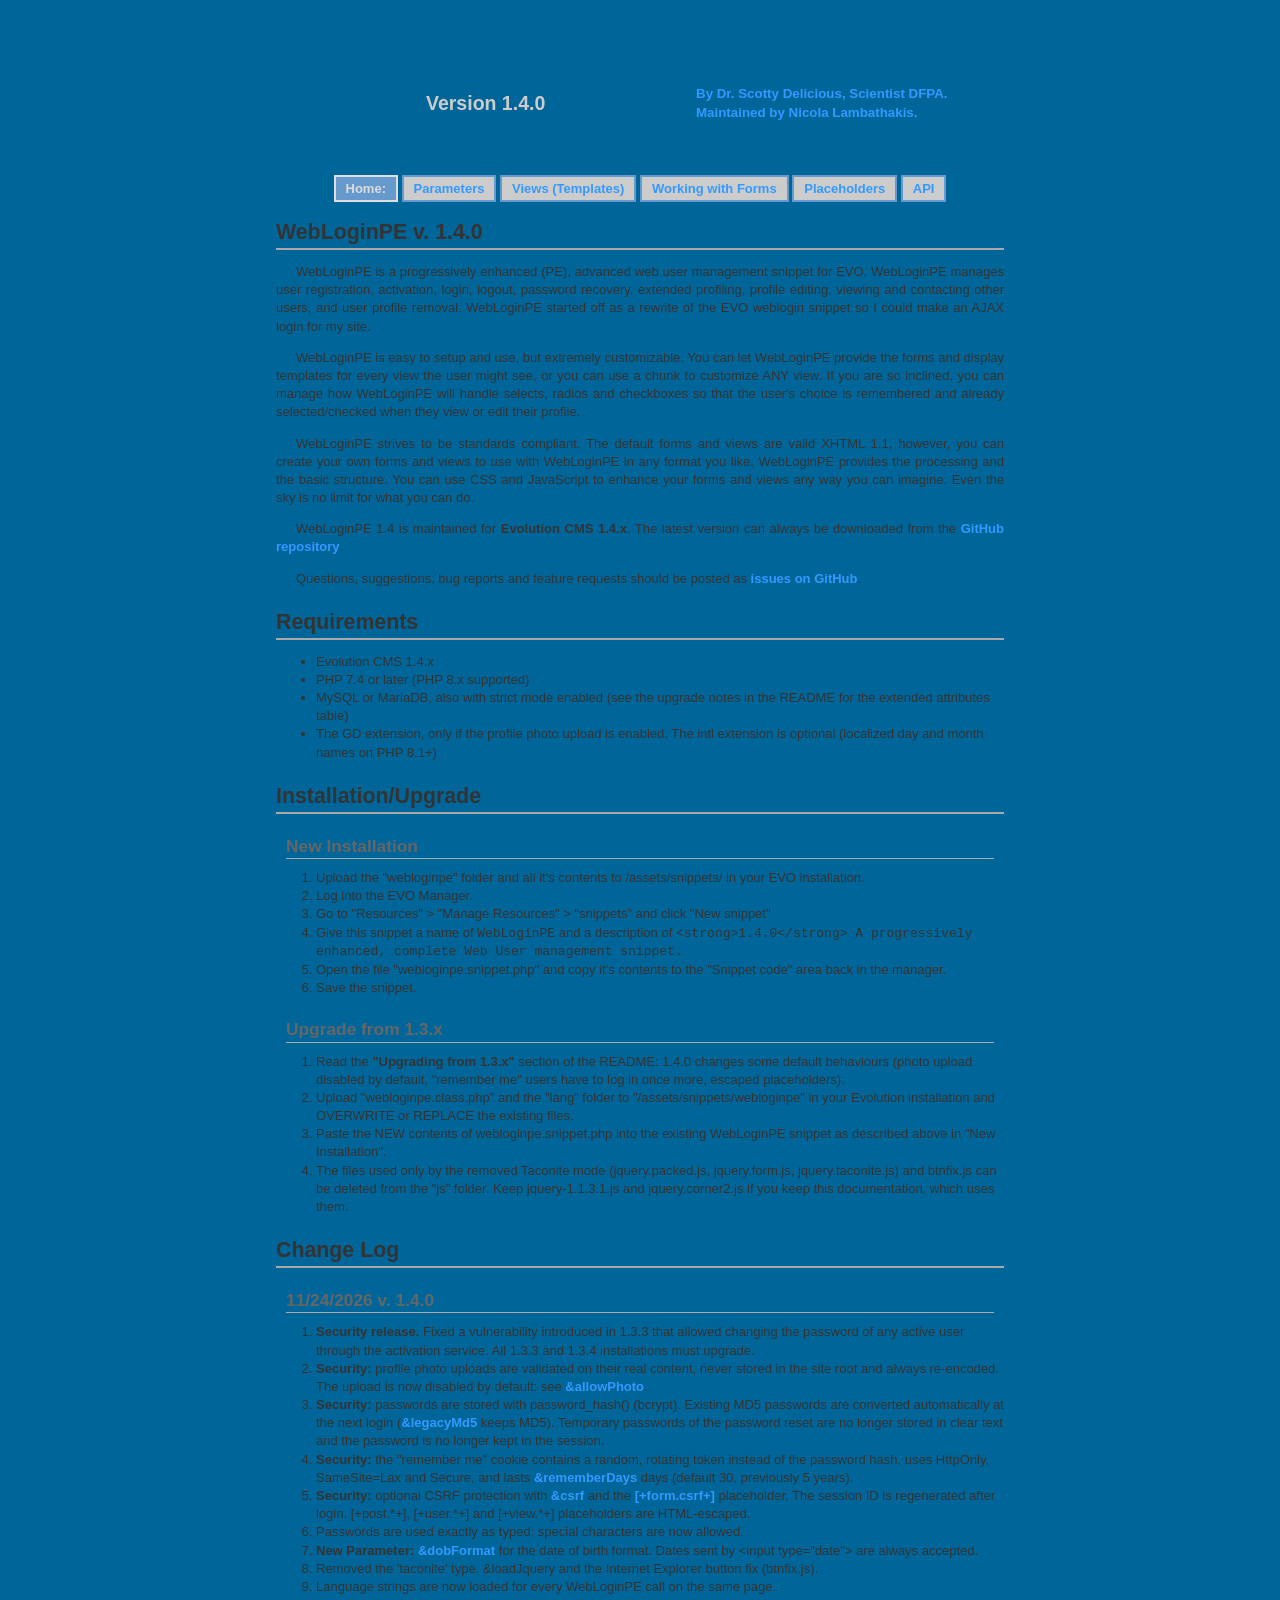
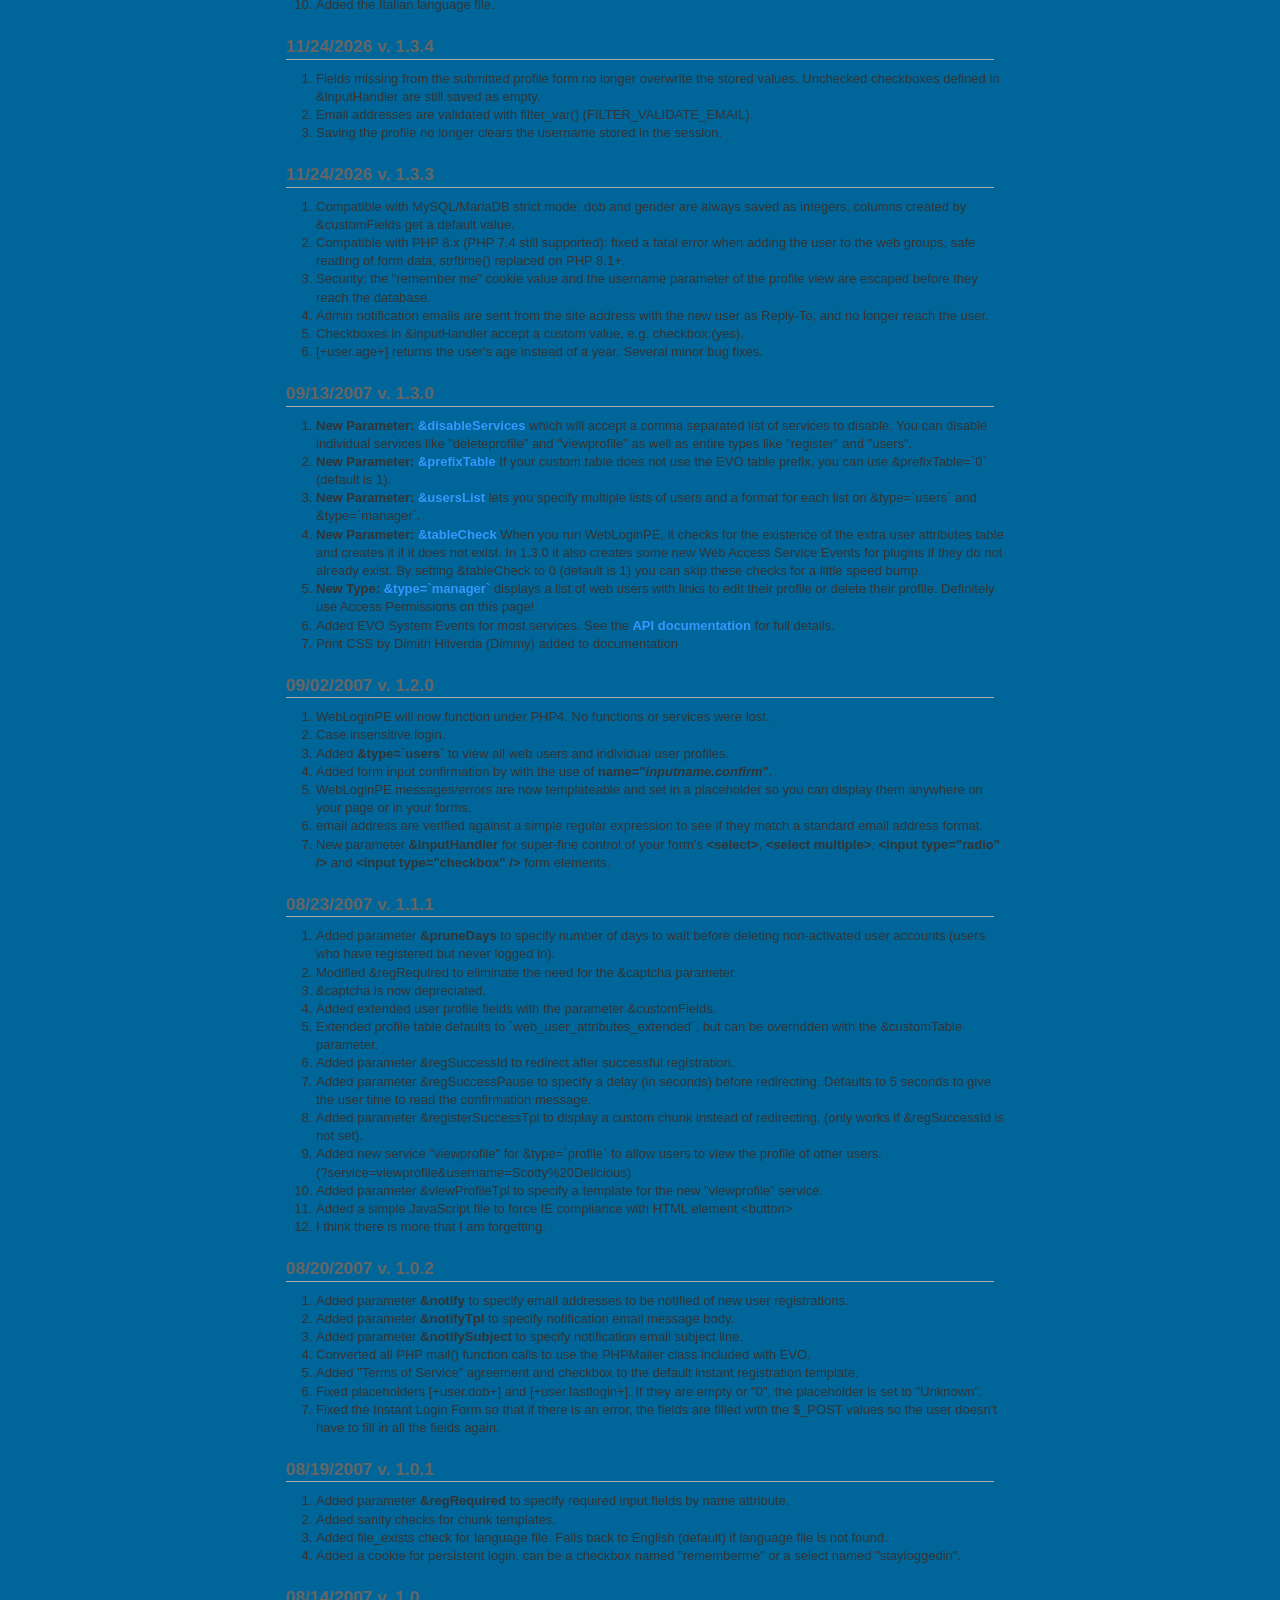
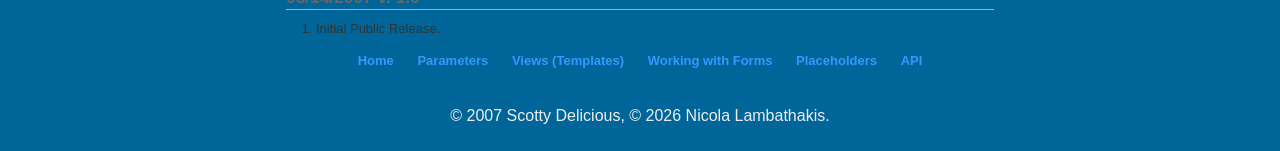
==== assets/snippets/webloginpe/docs/index.html @ 7f21ecae "updated docs to 1.4" ====
<!DOCTYPE html PUBLIC "-//W3C//DTD XHTML 1.0 Transitional//EN"
	"http://www.w3.org/TR/xhtml1/DTD/xhtml1-transitional.dtd">

<html xmlns="http://www.w3.org/1999/xhtml" xml:lang="en" lang="en">
<head>
	<meta http-equiv="Content-Type" content="text/html; charset=utf-8"/>

	<title>WebLoginPE: Documentation</title>
	<link rel="stylesheet" href="style/webloginpe.css" type="text/css" media="screen" title="WebLoginPE [Screen]" charset="utf-8">
	<link rel="alternate stylesheet" href="style/webloginpe.print.css" type="text/css" media="print,all" title="WebLoginPE [Print]" charset="utf-8">
	
</head>

<body>
	<div id="wrapper">
		<div id="head">
			<h1>WebLoginPE: Advanced User Management.</h1>
			<h2>Version 1.4.0</h2>
			<h3>By Dr. Scotty Delicious, Scientist DFPA. <br/>Maintained by Nicola Lambathakis.</h3>
		</div>
		<div id="select">
			<ul id="menu">
				<li><a class="here" href="index.html"><span>Home</span>:</a></li>
				<li><a href="parameters.html"><span>Parameters</span></a></li>
				<li><a href="views.html"><span>Views (Templates)</span></a></li>
				<li><a href="forms.html"><span>Working with Forms</span></a></li>
				<li><a href="placeholders.html"><span>Placeholders</span></a></li>
				<li><a href="api.html"><span>API</span></a></li>
			</ul>
		</div>
		<div id="content">
			<h4>WebLoginPE v. 1.4.0</h4>
			<p>
				WebLoginPE is a progressively enhanced (PE), advanced web user management snippet for EVO. WebLoginPE manages user registration, activation, login, logout, password recovery, extended profiling, profile editing, viewing and contacting other users, and user profile removal. WebLoginPE started off as a rewrite of the EVO weblogin snippet so I could make an AJAX login for my site.
			</p>
			<p>
				WebLoginPE is easy to setup and use, but extremely customizable. You can let WebLoginPE provide the forms and display templates for every view the user might see, or you can use a chunk to customize ANY view. If you are so inclined, you can manage how WebLoginPE will handle selects, radios and checkboxes so that the user's choice is remembered and already selected/checked when they view or edit their profile.
			</p>
			<p>
				WebLoginPE strives to be standards compliant. The default forms and views are valid XHTML 1.1, however, you can create your own forms and views to use with WebLoginPE in any format you like. WebLoginPE provides the processing and the basic structure. You can use CSS and JavaScript to enhance your forms and views any way you can imagine. Even the sky is no limit for what you can do.
			</p>
			<p>
				WebLoginPE 1.4 is maintained for <strong>Evolution CMS 1.4.x</strong>. The latest version can always be downloaded from the <a href="https://github.com/Nicola1971/WebloginPE">GitHub repository</a>.
			</p>
			<p>
				Questions, suggestions, bug reports and feature requests should be posted as <a href="https://github.com/Nicola1971/WebloginPE/issues">issues on GitHub</a>.
			</p>
			<h4>Requirements</h4>
			<ul>
				<li>Evolution CMS 1.4.x</li>
				<li>PHP 7.4 or later (PHP 8.x supported)</li>
				<li>MySQL or MariaDB, also with strict mode enabled (see the upgrade notes in the README for the extended attributes table)</li>
				<li>The GD extension, only if the profile photo upload is enabled. The intl extension is optional (localized day and month names on PHP 8.1+)</li>
			</ul>
			<h4>Installation/Upgrade</h4>
			<ol><h5>New Installation</h5>
				<li>Upload the "webloginpe" folder and all it's contents to /assets/snippets/ in your EVO installation.</li>
				<li>Log into the EVO Manager.</li>
				<li>Go to "Resources" &gt; "Manage Resources" &gt; "snippets" and click "New snippet"</li>
				<li>Give this snippet a name of <code>WebLoginPE</code> and a description of <code>&lt;strong&gt;1.4.0&lt;/strong&gt; A progressively enhanced, complete Web User management snippet.</code></li>
				<li>Open the file "webloginpe.snippet.php" and copy it's contents to the "Snippet code" area back in the manager.</li>
				<li>Save the snippet.</li>
			</ol>
			<ol><h5>Upgrade from 1.3.x</h5>
				<li>Read the <strong>"Upgrading from 1.3.x"</strong> section of the README: 1.4.0 changes some default behaviours (photo upload disabled by default, "remember me" users have to log in once more, escaped placeholders).</li>
				<li>Upload "webloginpe.class.php" and the "lang" folder to "/assets/snippets/webloginpe" in your Evolution installation and OVERWRITE or REPLACE the existing files.</li>
				<li>Paste the NEW contents of webloginpe.snippet.php into the existing WebLoginPE snippet as described above in "New Installation".</li>
				<li>The files used only by the removed Taconite mode (jquery.packed.js, jquery.form.js, jquery.taconite.js) and btnfix.js can be deleted from the "js" folder. Keep jquery-1.1.3.1.js and jquery.corner2.js if you keep this documentation, which uses them.</li>
			</ol>
			
			<h4>Change Log</h4>
			
			<ol><h5>11/24/2026 v. 1.4.0</h5>
				<li><strong>Security release.</strong> Fixed a vulnerability introduced in 1.3.3 that allowed changing the password of any active user through the activation service. All 1.3.3 and 1.3.4 installations must upgrade.</li>
				<li><strong>Security:</strong> profile photo uploads are validated on their real content, never stored in the site root and always re-encoded. The upload is now disabled by default: see <a href="parameters.html#allowPhoto">&amp;allowPhoto</a>.</li>
				<li><strong>Security:</strong> passwords are stored with password_hash() (bcrypt). Existing MD5 passwords are converted automatically at the next login (<a href="parameters.html#legacyMd5">&amp;legacyMd5</a> keeps MD5). Temporary passwords of the password reset are no longer stored in clear text and the password is no longer kept in the session.</li>
				<li><strong>Security:</strong> the "remember me" cookie contains a random, rotating token instead of the password hash, uses HttpOnly, SameSite=Lax and Secure, and lasts <a href="parameters.html#rememberDays">&amp;rememberDays</a> days (default 30, previously 5 years).</li>
				<li><strong>Security:</strong> optional CSRF protection with <a href="parameters.html#csrf">&amp;csrf</a> and the <a href="placeholders.html">[+form.csrf+]</a> placeholder. The session ID is regenerated after login. [+post.*+], [+user.*+] and [+view.*+] placeholders are HTML-escaped.</li>
				<li>Passwords are used exactly as typed: special characters are now allowed.</li>
				<li><strong>New Parameter: <a href="parameters.html#dobFormat">&amp;dobFormat</a></strong> for the date of birth format. Dates sent by &lt;input type=&quot;date&quot;&gt; are always accepted.</li>
				<li>Removed the 'taconite' type, &amp;loadJquery and the Internet Explorer button fix (btnfix.js).</li>
				<li>Language strings are now loaded for every WebLoginPE call on the same page.</li>
				<li>Added the Italian language file.</li>
			</ol>
			
			<ol><h5>11/24/2026 v. 1.3.4</h5>
				<li>Fields missing from the submitted profile form no longer overwrite the stored values. Unchecked checkboxes defined in &amp;inputHandler are still saved as empty.</li>
				<li>Email addresses are validated with filter_var() (FILTER_VALIDATE_EMAIL).</li>
				<li>Saving the profile no longer clears the username stored in the session.</li>
			</ol>
			
			<ol><h5>11/24/2026 v. 1.3.3</h5>
				<li>Compatible with MySQL/MariaDB strict mode: dob and gender are always saved as integers, columns created by &amp;customFields get a default value.</li>
				<li>Compatible with PHP 8.x (PHP 7.4 still supported): fixed a fatal error when adding the user to the web groups, safe reading of form data, strftime() replaced on PHP 8.1+.</li>
				<li>Security: the "remember me" cookie value and the username parameter of the profile view are escaped before they reach the database.</li>
				<li>Admin notification emails are sent from the site address with the new user as Reply-To, and no longer reach the user.</li>
				<li>Checkboxes in &amp;inputHandler accept a custom value, e.g. checkbox:(yes).</li>
				<li>[+user.age+] returns the user's age instead of a year. Several minor bug fixes.</li>
			</ol>
			
			<ol><h5>09/13/2007 v. 1.3.0</h5>
				<li><strong>New Parameter:<a href="parameters.html#disableServices"> &amp;disableServices</a></strong> which will accept a comma separated list of services to disable. You can disable individual services like "deleteprofile" and "viewprofile" as well as entire types like "register" and "users".</li>
				<li><strong>New Parameter: <a href="parameters.html#prefixTable">&amp;prefixTable</a></strong> If your custom table does not use the EVO table prefix, you can use &amp;prefixTable=`0` (default is 1).</li>
				<li><strong>New Parameter: <a href="parameters.html#usersList">&amp;usersList</a></strong> lets you specify multiple lists of users and a format for each list on &amp;type=`users` and &amp;type=`manager`.</li>
				<li><strong>New Parameter: <a href="parameters.html#tableCheck">&amp;tableCheck</a></strong> When you run WebLoginPE, it checks for the existence of the extra user attributes table and creates it if it does not exist. In 1.3.0 it also creates some new Web Access Service Events for plugins if they do not already exist. By setting &amp;tableCheck to 0 (default is 1) you can skip these checks for a little speed bump.</li>
				<li><strong>New Type: <a href="parameters.html#type">&amp;type=`manager`</a></strong> displays a list of web users with links to edit their profile or delete their profile. Definitely use Access Permissions on this page!</li>
				<li>Added EVO System Events for most services. See the <a href="api.html#events">API documentation</a> for full details.</li>
				<li>Print CSS by Dimitri Hilverda (Dimmy) added to documentation</li>
			</ol>
			
			<ol><h5>09/02/2007 v. 1.2.0</h5>
				<li>WebLoginPE will now function under PHP4. No functions or services were lost.</li>
				<li>Case insensitive login.</li>
				<li>Added <strong>&amp;type=`users`</strong> to view all web users and individual user profiles.</li>
				<li>Added form input confirmation by with the use of <strong>name="<em>inputname.confirm</em>"</strong>.</li>
				<li>WebLoginPE messages/errors are now templateable and set in a placeholder so you can display them anywhere on your page or in your forms.</li>
				<li>email address are verified against a simple regular expression to see if they match a standard email address format.</li>
				<li>New parameter <strong>&amp;inputHandler</strong> for super-fine control of your form's <strong>&lt;select&gt;</strong>, <strong>&lt;select multiple&gt;</strong>, <strong>&lt;input type=&quot;radio&quot; /&gt;</strong> and <strong>&lt;input type=&quot;checkbox&quot; /&gt;</strong> form elements.</li>
			</ol>
			
			<ol><h5>08/23/2007 v. 1.1.1</h5>
				<li>Added parameter <strong>&amp;pruneDays</strong> to specify number of days to wait before deleting non-activated user accounts (users who have registered but never logged in).</li>
				<li>Modified &amp;regRequired to eliminate the need for the &amp;captcha parameter.</li>
				<li>&amp;captcha is now depreciated.</li>
				<li>Added extended user profile fields with the parameter &amp;customFields.</li>
				<li>Extended profile table defaults to `web_user_attributes_extended`, but can be overridden with the &amp;customTable parameter.</li>
				<li>Added parameter &amp;regSuccessId to redirect after successful registration.</li>
				<li>Added parameter &amp;regSuccessPause to specify a delay (in seconds) before redirecting. Defaults to 5 seconds to give the user time to read the confirmation message.</li>
				<li>Added parameter &amp;registerSuccessTpl to display a custom chunk instead of redirecting. (only works if &amp;regSuccessId is not set).</li>
				<li>Added new service "viewprofile" for &amp;type=`profile` to allow users to view the profile of other users.<br />(?service=viewprofile&amp;username=Scotty%20Delicious)</li>
				<li>Added parameter &amp;viewProfileTpl to specify a template for the new "viewprofile" service.</li>
				<li>Added a simple JavaScript file to force IE compliance with HTML element &lt;button&gt;</li>
				<li>I think there is more that I am forgetting.</li>
			</ol>

			<ol><h5>08/20/2007 v. 1.0.2</h5>
				<li>Added parameter <strong>&amp;notify</strong> to specify email addresses to be notified of new user registrations.</li>
				<li>Added parameter <strong>&amp;notifyTpl</strong> to specify notification email message body.</li>
				<li>Added parameter <strong>&amp;notifySubject</strong> to specify notification email subject line.</li>
				<li>Converted all PHP mail() function calls to use the PHPMailer class included with EVO.</li>
				<li>Added "Terms of Service" agreement and checkbox to the default instant registration template.</li>
				<li>Fixed placeholders [+user.dob+] and [+user.lastlogin+]. If they are empty or "0", the placeholder is set to "Unknown".</li>
				<li>Fixed the Instant Login Form so that if there is an error, the fields are filled with the $_POST values so the user doesn't have to fill in all the fields again.</li>
			</ol>

			<ol><h5>08/19/2007 v. 1.0.1</h5>
				<li>Added parameter <strong>&amp;regRequired</strong> to specify required input fields by name attribute.</li>
				<li>Added sanity checks for chunk templates.</li>
				<li>Added file_exists check for language file. Falls back to English (default) if language file is not found.</li>
				<li>Added a cookie for persistent login. can be a checkbox named "rememberme" or a select named "stayloggedin".</li>
			</ol>

			<ol><h5>08/14/2007 v. 1.0</h5>
				<li>Initial Public Release.</li>
			</ol>
		</div>
		<div id="foot">
			<p id="footmenu">
				<a href="index.html">Home</a>
				<a href="parameters.html">Parameters</a>
				<a href="views.html">Views (Templates)</a>
				<a href="forms.html">Working with Forms</a>
				<a href="placeholders.html">Placeholders</a>
				<a href="api.html">API</a>
			</p>
			<p id="credits">&copy; 2007 Scotty Delicious, &copy; 2026 Nicola Lambathakis.</p>
		</div>
	</div>
</body>
</html>
---- assets/snippets/webloginpe/docs/style/webloginpe.css ----
body {
	background: #069 url(../images/bg.jpg) repeat-x;
	color: #333;
	text-align: center;
	margin: 0;
	padding: 0;
	font-size:13px;
	line-height: 1.4;
	font-family:"Lucida Grande", "Lucida Sans Unicode", "Lucida Sans", Verdana, Arial, sans-serif;
}

a {
	color: #39f;
	font-weight: bold;
	text-decoration: none;
}

a:hover {
	color: #06c;
	border-bottom: 1px dotted #aaa;
}

a:visited {
	color: #06c;
}

#wrapper {
	text-align: left;
	margin: 0 auto;
	width: 788px;
	background: url(../images/content.jpg) repeat-y;
}

#head {
	height: 375px;
	background: url(../images/head.jpg) no-repeat;
	margin: 0;
	padding: 0;
	
}

#head h1 {
	display: none;
}

#head h2 {
	position: absolute;
	padding: 0;
	margin: 90px 0 0 180px;
	color: #ccc;
}

#head h3 {
	position: absolute;
	padding: 0;
	font-size: 10pt;
	color: #39f;
	margin: 85px 0 0 450px;
}

#select {
	margin-top: -195px;
}

#menu {
	margin: 0;
	padding: 0 35px;
	text-align: center;
	list-style: none;
}

#menu li a span {
/*	font-size: 1%;*/
}

#menu li {
	display: inline;
	padding: 0;
	margin: 0px;
}

#menu li a {
	padding: 4px 10px;
	background: #ccc;
	border: 2px solid #69c;
	text-decoration: none;
	color: #39f;
}

#menu li a:hover, #menu li a.here:hover {
	background: #39f;
	color: #ddd;
	border: 2px solid #ddd;
}

#menu li a.here {
	background: #69c;
	color: #ddd;
	border: 2px solid #ddd;
}

#content {
	padding: 0px 30px 0px 30px;
}

#content h4 {
	font-size: 16pt;
	padding: 0;
	margin: 20px 0 0 0;
	border-bottom: 2px solid #aaa;
}

#content h5 {
	font-size: 13pt;
	margin: 20px 0 10px 0px;
	border-bottom: #aaa solid 1px;
	color: #666;
}

#content ol h5 {
	margin: 20px 10px 10px -30px;
}

#content .parameter h5 {
	font-size: 12pt;
	padding: 5px 10px;
	margin: -10px -10px 5px -10px;
	border-bottom: 1px solid #ccc;
	background: #666;
	color: #ccc;
}

#content .example h6 {
	font-size: 11pt;
	padding: 0;
	margin: -5px 0 5px 0;
	border-bottom: 1px dotted #aaa;
}

#content p {
	text-indent: 20px;
	text-align: justify;
}

#content #services li {
	list-style: disc;
	font-weight: bold;
	color: #444;
	font-size: 12pt;
}

#foot {
	height: 100px;
	background: url(../images/foot.jpg) no-repeat;
}

#footmenu {
	text-align: center;
}

#footmenu a {
	padding: 0 10px;
	color: #39f;
}

#footmenu a:hover,
#footmenu a:visited
{
	color: #06c;
}

#credits {
	padding: 10px 0 0 0;
	text-align: center;
	color: #eee;
	font-size: 12pt;
	margin: 25px 0 0 0;
}

#paramList1 {
	background: #ddd;
	margin-top: 20px;
}

#paramList, .paramList {
	background: #eee;
}

.parameter {
	background: #999;
	padding: 0px 10px 5px 10px;
	margin-bottom: 25px;
}

.details {
	margin-top: 4px;
}

.example {
	margin: 0;
	padding: 10px 5px;
	background: #bbb;
	margin-bottom: 5px;
}

#content .code {
	background: #eee;
	margin: 10px;
}

#content .code .parameter {
	padding: 20px;
	font-family: courier;
	font-size: 9pt;
}

.warning {
	color: #900;
	font-size: 80%;
}

.sidenote {
	font-size: 75%;
	color: #666;
	font-weight: normal;
}

.hr {
	padding: 0;
	margin: 0;
	height: 1px;
	background: #aaa;
	border: none;
}

#servicesTable {
	width: 100%;
	background: #eee;
}

#servicesTable tr {
	background: #eee;
}

#servicesTable td {
	border: 1px solid #aaa;
	width: 33%;
}

.servicesHead {
	text-align: center;
	font-weight: bold;
	font-size: 12pt;
	background: #666;
	color: #ccc;
	margin-top: 10px;
}

.servicesList {
	background: #ddd;
	vertical-align: top;
}
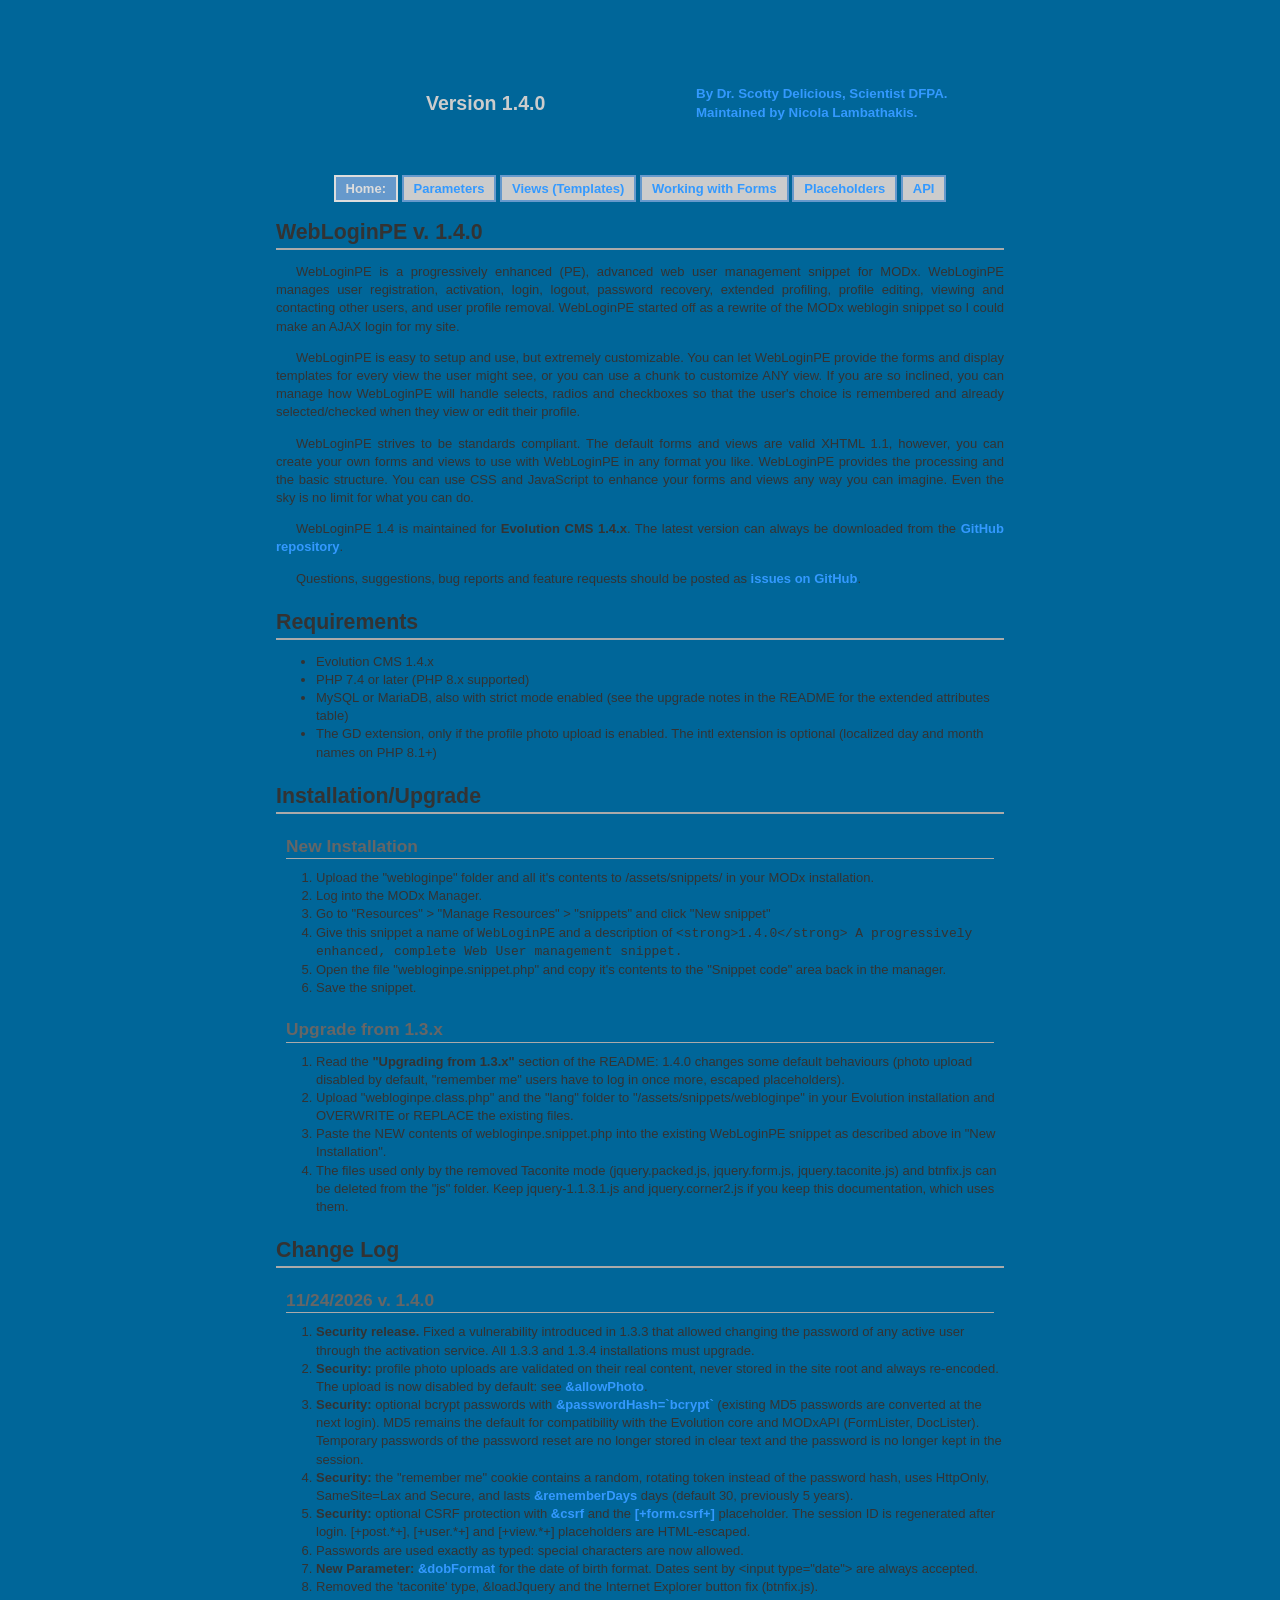
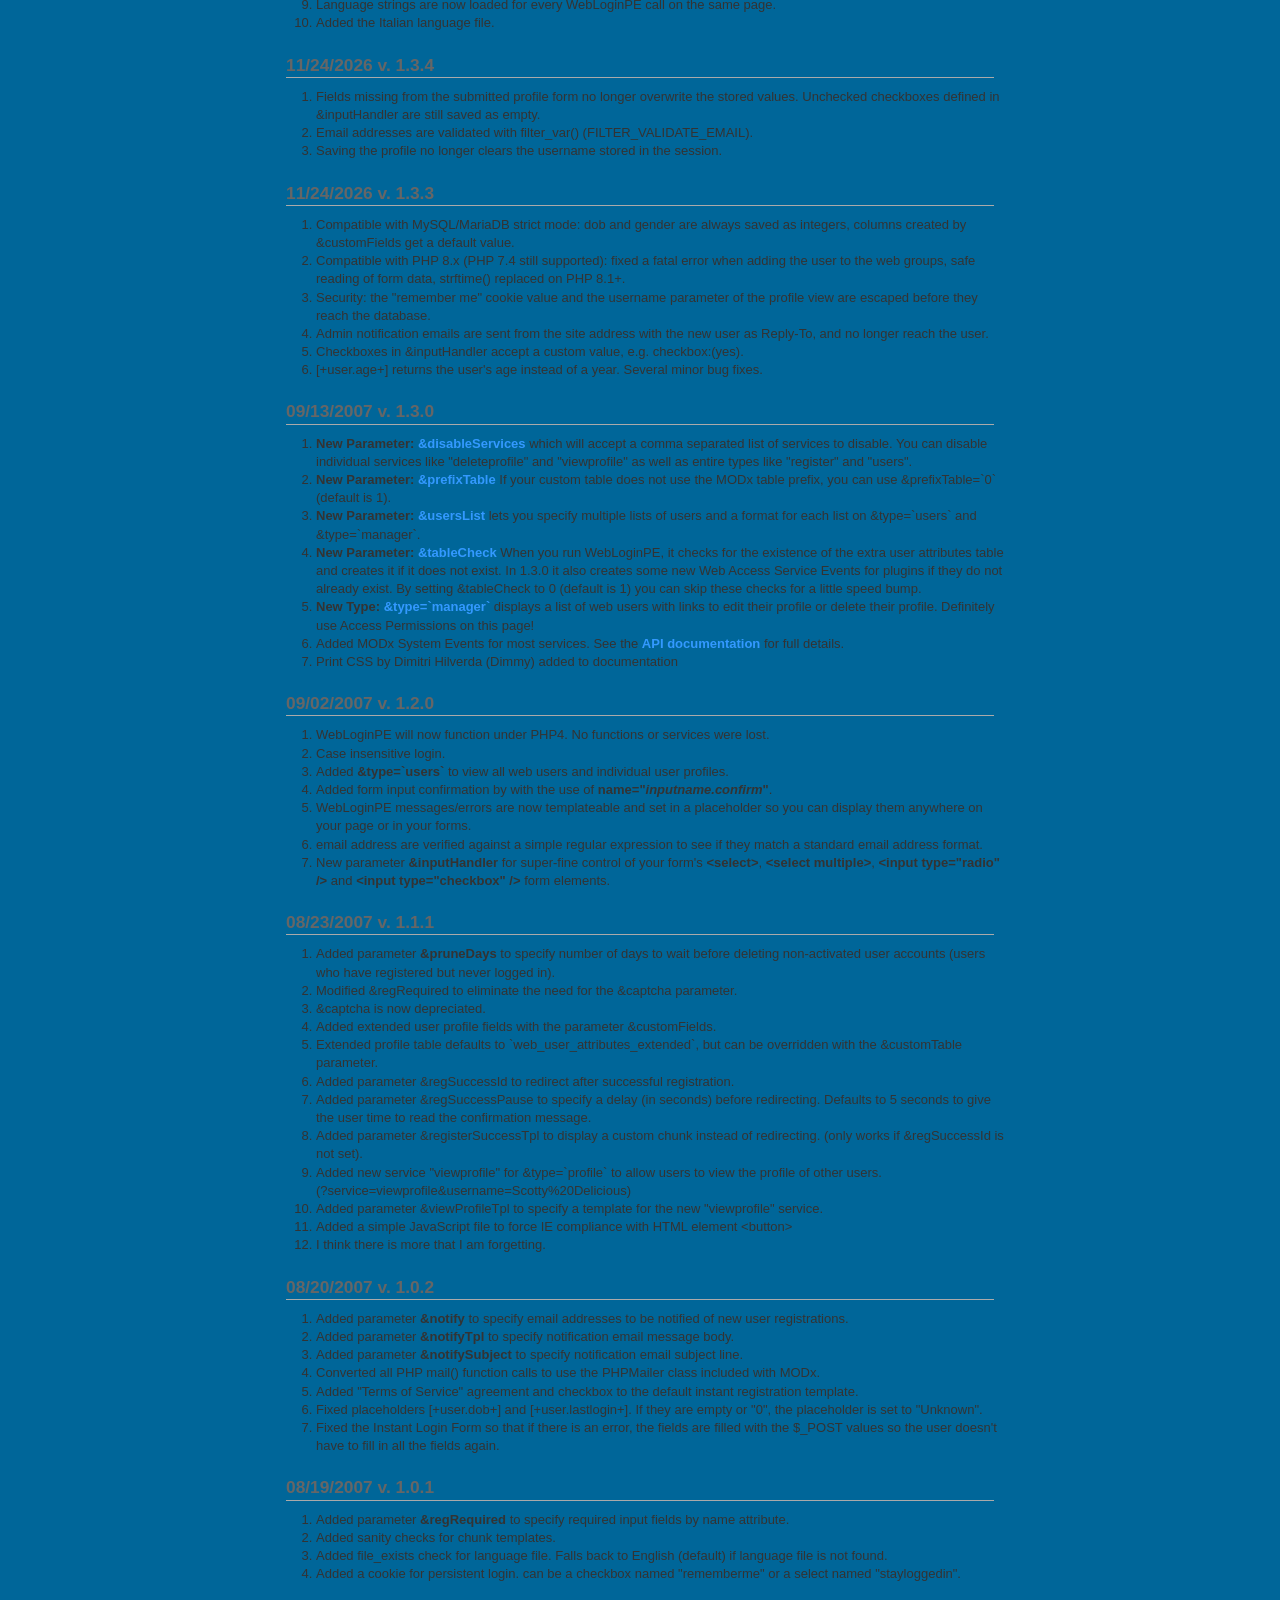
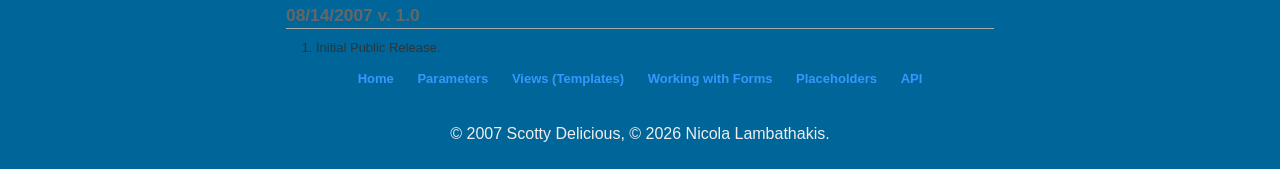
==== commit ed2f0c21: "update docs" ====
--- a/assets/snippets/webloginpe/docs/index.html
+++ b/assets/snippets/webloginpe/docs/index.html
@@ -31,7 +31,7 @@
 		<div id="content">
 			<h4>WebLoginPE v. 1.4.0</h4>
 			<p>
-				WebLoginPE is a progressively enhanced (PE), advanced web user management snippet for EVO. WebLoginPE manages user registration, activation, login, logout, password recovery, extended profiling, profile editing, viewing and contacting other users, and user profile removal. WebLoginPE started off as a rewrite of the EVO weblogin snippet so I could make an AJAX login for my site.
+				WebLoginPE is a progressively enhanced (PE), advanced web user management snippet for MODx. WebLoginPE manages user registration, activation, login, logout, password recovery, extended profiling, profile editing, viewing and contacting other users, and user profile removal. WebLoginPE started off as a rewrite of the MODx weblogin snippet so I could make an AJAX login for my site.
 			</p>
 			<p>
 				WebLoginPE is easy to setup and use, but extremely customizable. You can let WebLoginPE provide the forms and display templates for every view the user might see, or you can use a chunk to customize ANY view. If you are so inclined, you can manage how WebLoginPE will handle selects, radios and checkboxes so that the user's choice is remembered and already selected/checked when they view or edit their profile.
@@ -54,8 +54,8 @@
 			</ul>
 			<h4>Installation/Upgrade</h4>
 			<ol><h5>New Installation</h5>
-				<li>Upload the "webloginpe" folder and all it's contents to /assets/snippets/ in your EVO installation.</li>
-				<li>Log into the EVO Manager.</li>
+				<li>Upload the "webloginpe" folder and all it's contents to /assets/snippets/ in your MODx installation.</li>
+				<li>Log into the MODx Manager.</li>
 				<li>Go to "Resources" &gt; "Manage Resources" &gt; "snippets" and click "New snippet"</li>
 				<li>Give this snippet a name of <code>WebLoginPE</code> and a description of <code>&lt;strong&gt;1.4.0&lt;/strong&gt; A progressively enhanced, complete Web User management snippet.</code></li>
 				<li>Open the file "webloginpe.snippet.php" and copy it's contents to the "Snippet code" area back in the manager.</li>
@@ -73,7 +73,7 @@
 			<ol><h5>11/24/2026 v. 1.4.0</h5>
 				<li><strong>Security release.</strong> Fixed a vulnerability introduced in 1.3.3 that allowed changing the password of any active user through the activation service. All 1.3.3 and 1.3.4 installations must upgrade.</li>
 				<li><strong>Security:</strong> profile photo uploads are validated on their real content, never stored in the site root and always re-encoded. The upload is now disabled by default: see <a href="parameters.html#allowPhoto">&amp;allowPhoto</a>.</li>
-				<li><strong>Security:</strong> passwords are stored with password_hash() (bcrypt). Existing MD5 passwords are converted automatically at the next login (<a href="parameters.html#legacyMd5">&amp;legacyMd5</a> keeps MD5). Temporary passwords of the password reset are no longer stored in clear text and the password is no longer kept in the session.</li>
+				<li><strong>Security:</strong> optional bcrypt passwords with <a href="parameters.html#passwordHash">&amp;passwordHash=`bcrypt`</a> (existing MD5 passwords are converted at the next login). MD5 remains the default for compatibility with the Evolution core and MODxAPI (FormLister, DocLister). Temporary passwords of the password reset are no longer stored in clear text and the password is no longer kept in the session.</li>
 				<li><strong>Security:</strong> the "remember me" cookie contains a random, rotating token instead of the password hash, uses HttpOnly, SameSite=Lax and Secure, and lasts <a href="parameters.html#rememberDays">&amp;rememberDays</a> days (default 30, previously 5 years).</li>
 				<li><strong>Security:</strong> optional CSRF protection with <a href="parameters.html#csrf">&amp;csrf</a> and the <a href="placeholders.html">[+form.csrf+]</a> placeholder. The session ID is regenerated after login. [+post.*+], [+user.*+] and [+view.*+] placeholders are HTML-escaped.</li>
 				<li>Passwords are used exactly as typed: special characters are now allowed.</li>
@@ -100,11 +100,11 @@
 			
 			<ol><h5>09/13/2007 v. 1.3.0</h5>
 				<li><strong>New Parameter:<a href="parameters.html#disableServices"> &amp;disableServices</a></strong> which will accept a comma separated list of services to disable. You can disable individual services like "deleteprofile" and "viewprofile" as well as entire types like "register" and "users".</li>
-				<li><strong>New Parameter: <a href="parameters.html#prefixTable">&amp;prefixTable</a></strong> If your custom table does not use the EVO table prefix, you can use &amp;prefixTable=`0` (default is 1).</li>
+				<li><strong>New Parameter: <a href="parameters.html#prefixTable">&amp;prefixTable</a></strong> If your custom table does not use the MODx table prefix, you can use &amp;prefixTable=`0` (default is 1).</li>
 				<li><strong>New Parameter: <a href="parameters.html#usersList">&amp;usersList</a></strong> lets you specify multiple lists of users and a format for each list on &amp;type=`users` and &amp;type=`manager`.</li>
 				<li><strong>New Parameter: <a href="parameters.html#tableCheck">&amp;tableCheck</a></strong> When you run WebLoginPE, it checks for the existence of the extra user attributes table and creates it if it does not exist. In 1.3.0 it also creates some new Web Access Service Events for plugins if they do not already exist. By setting &amp;tableCheck to 0 (default is 1) you can skip these checks for a little speed bump.</li>
 				<li><strong>New Type: <a href="parameters.html#type">&amp;type=`manager`</a></strong> displays a list of web users with links to edit their profile or delete their profile. Definitely use Access Permissions on this page!</li>
-				<li>Added EVO System Events for most services. See the <a href="api.html#events">API documentation</a> for full details.</li>
+				<li>Added MODx System Events for most services. See the <a href="api.html#events">API documentation</a> for full details.</li>
 				<li>Print CSS by Dimitri Hilverda (Dimmy) added to documentation</li>
 			</ol>
 			
@@ -137,7 +137,7 @@
 				<li>Added parameter <strong>&amp;notify</strong> to specify email addresses to be notified of new user registrations.</li>
 				<li>Added parameter <strong>&amp;notifyTpl</strong> to specify notification email message body.</li>
 				<li>Added parameter <strong>&amp;notifySubject</strong> to specify notification email subject line.</li>
-				<li>Converted all PHP mail() function calls to use the PHPMailer class included with EVO.</li>
+				<li>Converted all PHP mail() function calls to use the PHPMailer class included with MODx.</li>
 				<li>Added "Terms of Service" agreement and checkbox to the default instant registration template.</li>
 				<li>Fixed placeholders [+user.dob+] and [+user.lastlogin+]. If they are empty or "0", the placeholder is set to "Unknown".</li>
 				<li>Fixed the Instant Login Form so that if there is an error, the fields are filled with the $_POST values so the user doesn't have to fill in all the fields again.</li>
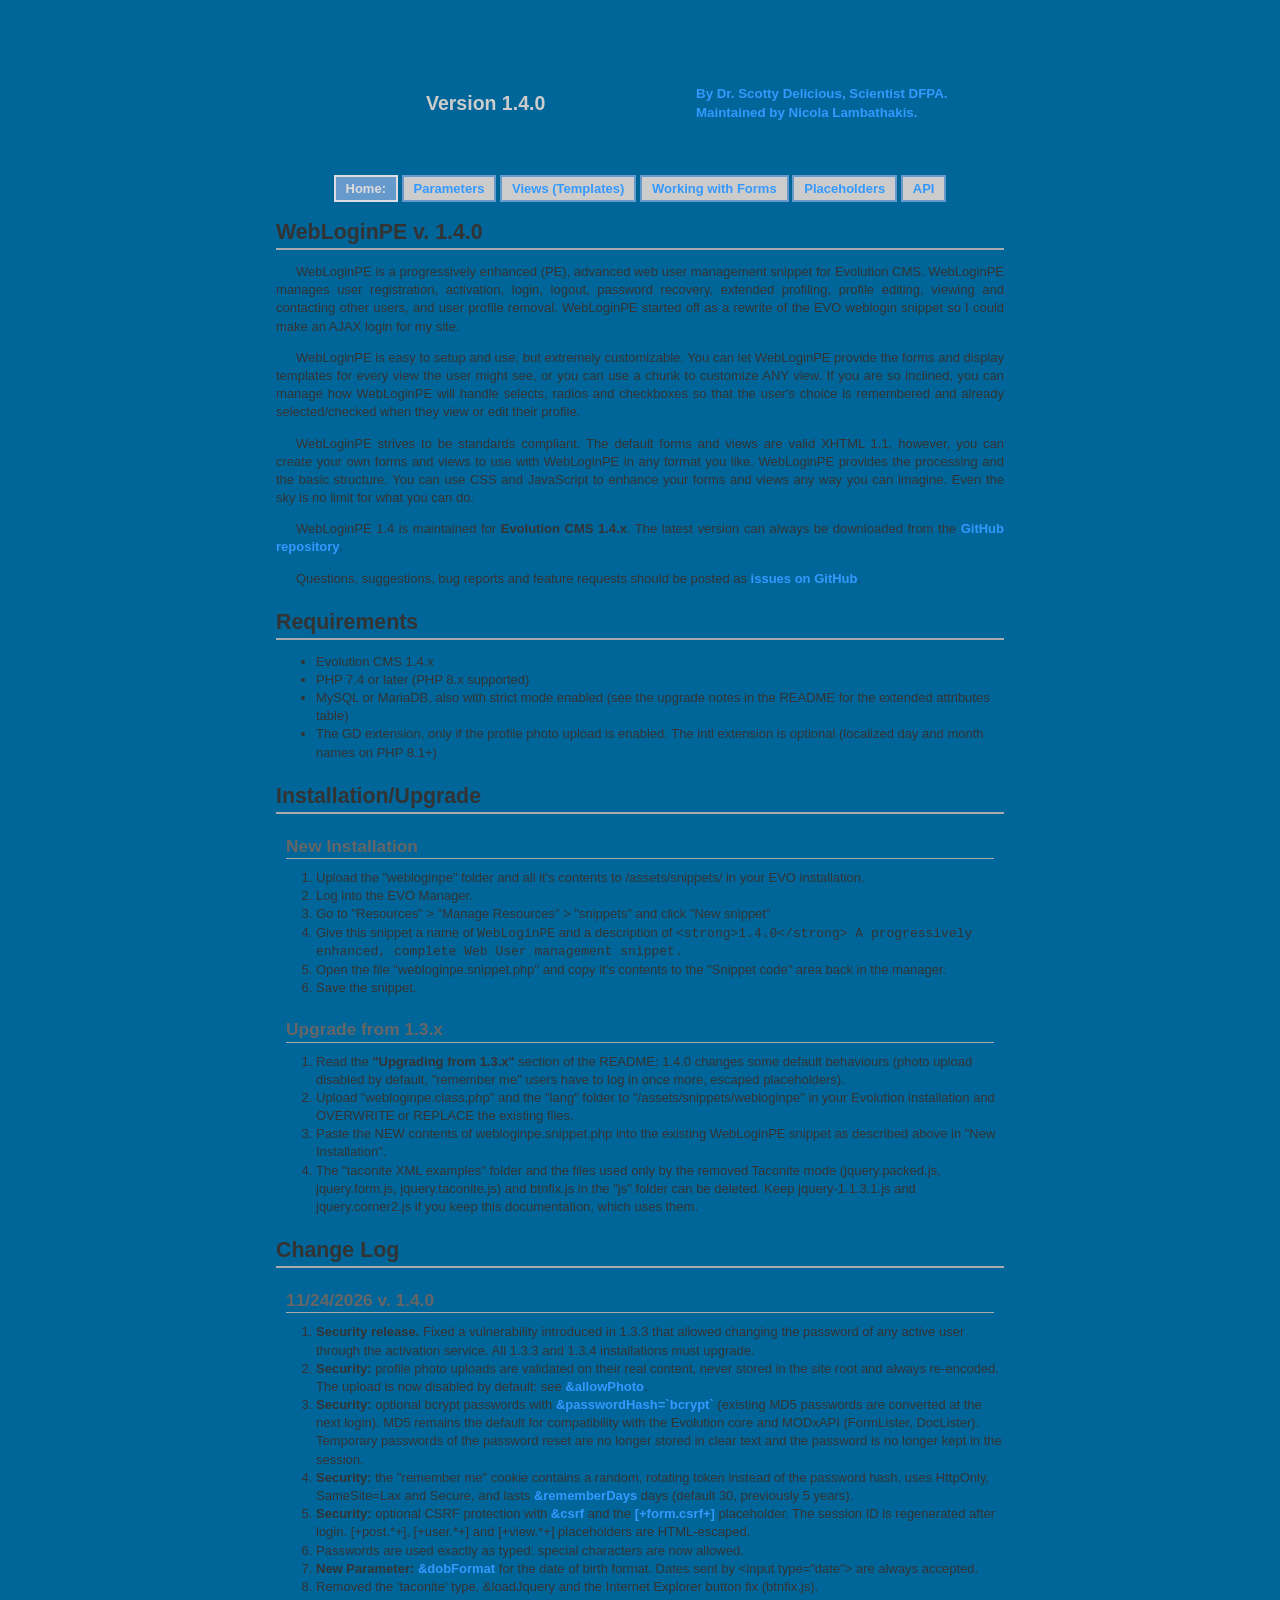
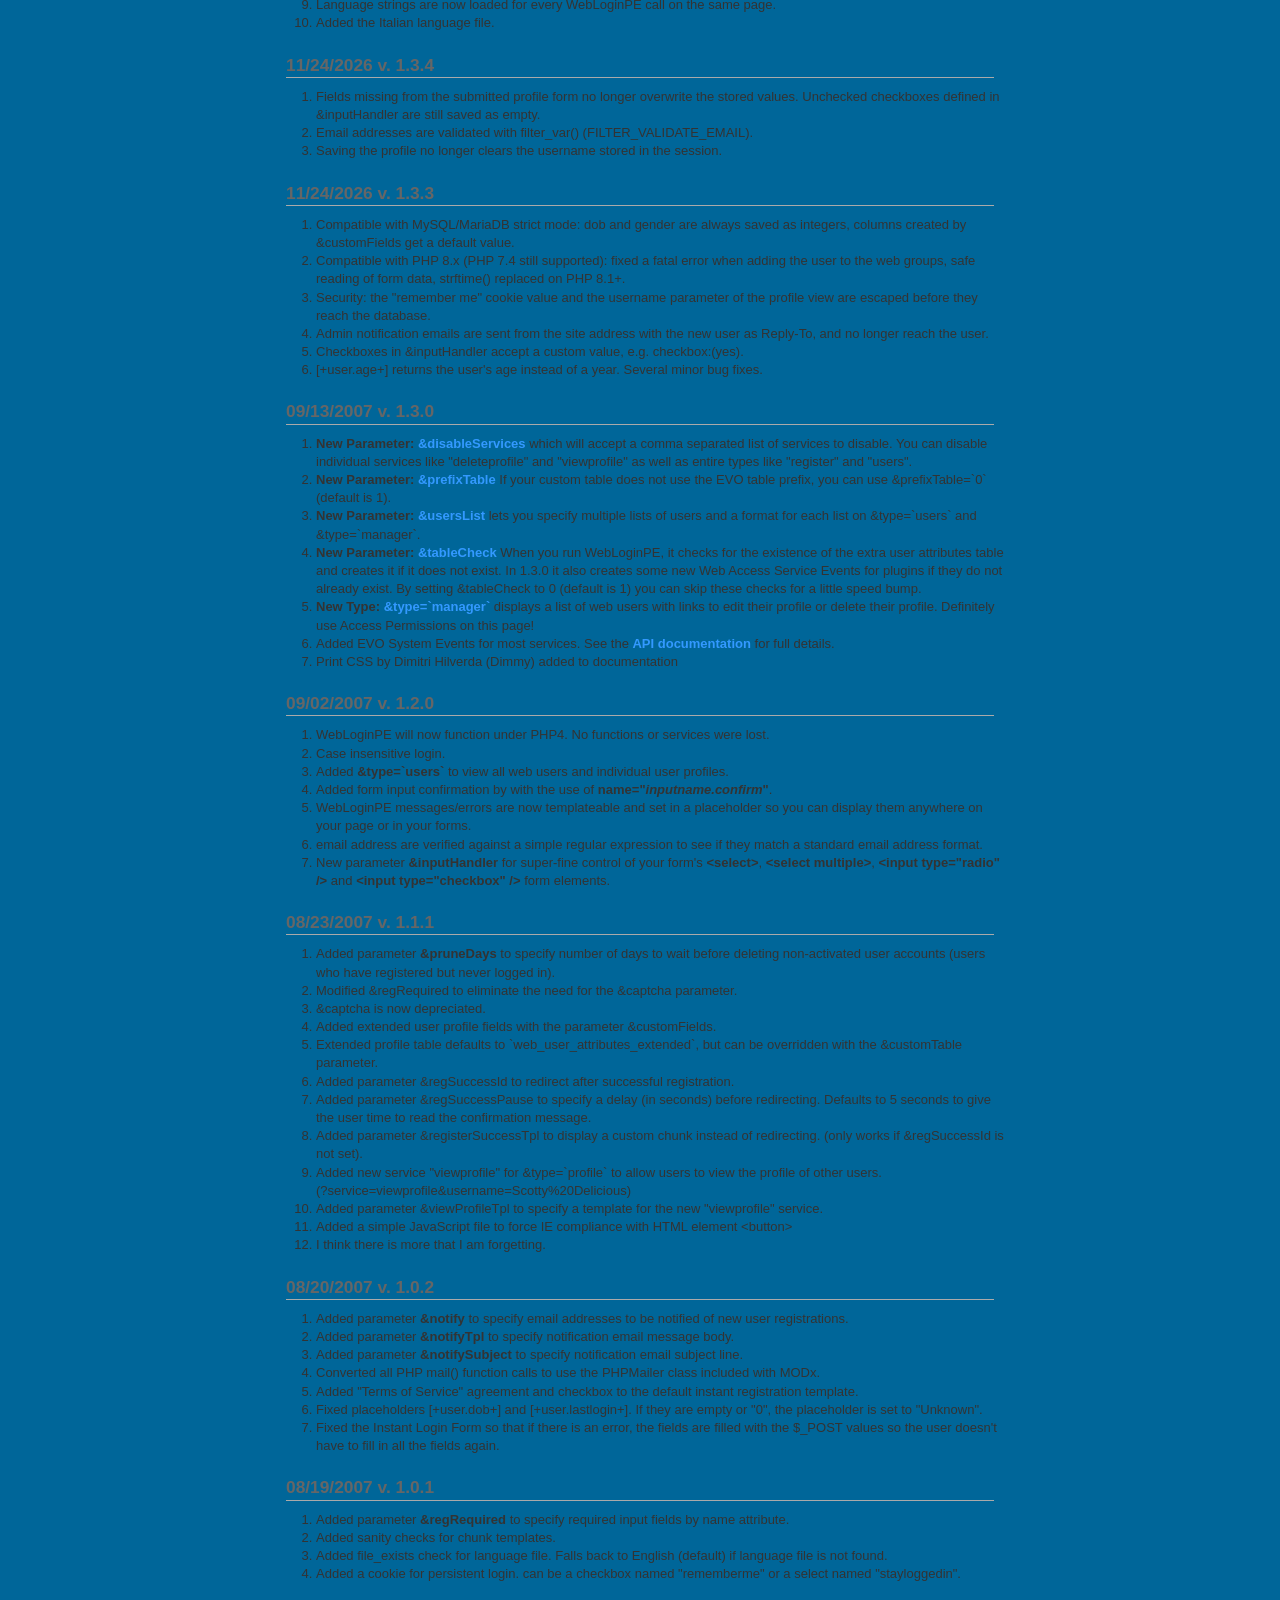
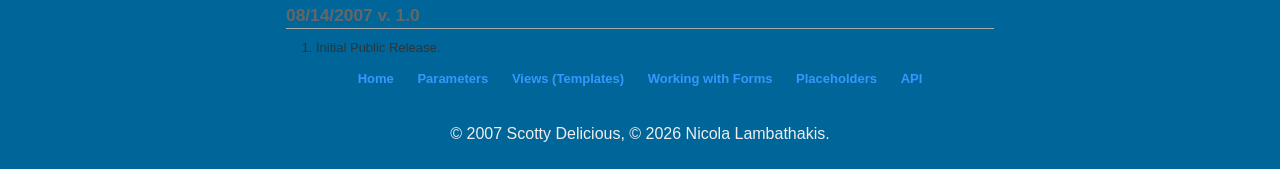
==== commit 3d887bfc: "replace modx with evo in docs" ====
--- a/assets/snippets/webloginpe/docs/index.html
+++ b/assets/snippets/webloginpe/docs/index.html
@@ -31,7 +31,7 @@
 		<div id="content">
 			<h4>WebLoginPE v. 1.4.0</h4>
 			<p>
-				WebLoginPE is a progressively enhanced (PE), advanced web user management snippet for MODx. WebLoginPE manages user registration, activation, login, logout, password recovery, extended profiling, profile editing, viewing and contacting other users, and user profile removal. WebLoginPE started off as a rewrite of the MODx weblogin snippet so I could make an AJAX login for my site.
+				WebLoginPE is a progressively enhanced (PE), advanced web user management snippet for Evolution CMS. WebLoginPE manages user registration, activation, login, logout, password recovery, extended profiling, profile editing, viewing and contacting other users, and user profile removal. WebLoginPE started off as a rewrite of the EVO weblogin snippet so I could make an AJAX login for my site.
 			</p>
 			<p>
 				WebLoginPE is easy to setup and use, but extremely customizable. You can let WebLoginPE provide the forms and display templates for every view the user might see, or you can use a chunk to customize ANY view. If you are so inclined, you can manage how WebLoginPE will handle selects, radios and checkboxes so that the user's choice is remembered and already selected/checked when they view or edit their profile.
@@ -54,8 +54,8 @@
 			</ul>
 			<h4>Installation/Upgrade</h4>
 			<ol><h5>New Installation</h5>
-				<li>Upload the "webloginpe" folder and all it's contents to /assets/snippets/ in your MODx installation.</li>
-				<li>Log into the MODx Manager.</li>
+				<li>Upload the "webloginpe" folder and all it's contents to /assets/snippets/ in your EVO installation.</li>
+				<li>Log into the EVO Manager.</li>
 				<li>Go to "Resources" &gt; "Manage Resources" &gt; "snippets" and click "New snippet"</li>
 				<li>Give this snippet a name of <code>WebLoginPE</code> and a description of <code>&lt;strong&gt;1.4.0&lt;/strong&gt; A progressively enhanced, complete Web User management snippet.</code></li>
 				<li>Open the file "webloginpe.snippet.php" and copy it's contents to the "Snippet code" area back in the manager.</li>
@@ -65,7 +65,7 @@
 				<li>Read the <strong>"Upgrading from 1.3.x"</strong> section of the README: 1.4.0 changes some default behaviours (photo upload disabled by default, "remember me" users have to log in once more, escaped placeholders).</li>
 				<li>Upload "webloginpe.class.php" and the "lang" folder to "/assets/snippets/webloginpe" in your Evolution installation and OVERWRITE or REPLACE the existing files.</li>
 				<li>Paste the NEW contents of webloginpe.snippet.php into the existing WebLoginPE snippet as described above in "New Installation".</li>
-				<li>The files used only by the removed Taconite mode (jquery.packed.js, jquery.form.js, jquery.taconite.js) and btnfix.js can be deleted from the "js" folder. Keep jquery-1.1.3.1.js and jquery.corner2.js if you keep this documentation, which uses them.</li>
+				<li>The "taconite XML examples" folder and the files used only by the removed Taconite mode (jquery.packed.js, jquery.form.js, jquery.taconite.js) and btnfix.js in the "js" folder can be deleted. Keep jquery-1.1.3.1.js and jquery.corner2.js if you keep this documentation, which uses them.</li>
 			</ol>
 			
 			<h4>Change Log</h4>
@@ -100,11 +100,11 @@
 			
 			<ol><h5>09/13/2007 v. 1.3.0</h5>
 				<li><strong>New Parameter:<a href="parameters.html#disableServices"> &amp;disableServices</a></strong> which will accept a comma separated list of services to disable. You can disable individual services like "deleteprofile" and "viewprofile" as well as entire types like "register" and "users".</li>
-				<li><strong>New Parameter: <a href="parameters.html#prefixTable">&amp;prefixTable</a></strong> If your custom table does not use the MODx table prefix, you can use &amp;prefixTable=`0` (default is 1).</li>
+				<li><strong>New Parameter: <a href="parameters.html#prefixTable">&amp;prefixTable</a></strong> If your custom table does not use the EVO table prefix, you can use &amp;prefixTable=`0` (default is 1).</li>
 				<li><strong>New Parameter: <a href="parameters.html#usersList">&amp;usersList</a></strong> lets you specify multiple lists of users and a format for each list on &amp;type=`users` and &amp;type=`manager`.</li>
 				<li><strong>New Parameter: <a href="parameters.html#tableCheck">&amp;tableCheck</a></strong> When you run WebLoginPE, it checks for the existence of the extra user attributes table and creates it if it does not exist. In 1.3.0 it also creates some new Web Access Service Events for plugins if they do not already exist. By setting &amp;tableCheck to 0 (default is 1) you can skip these checks for a little speed bump.</li>
 				<li><strong>New Type: <a href="parameters.html#type">&amp;type=`manager`</a></strong> displays a list of web users with links to edit their profile or delete their profile. Definitely use Access Permissions on this page!</li>
-				<li>Added MODx System Events for most services. See the <a href="api.html#events">API documentation</a> for full details.</li>
+				<li>Added EVO System Events for most services. See the <a href="api.html#events">API documentation</a> for full details.</li>
 				<li>Print CSS by Dimitri Hilverda (Dimmy) added to documentation</li>
 			</ol>
 			
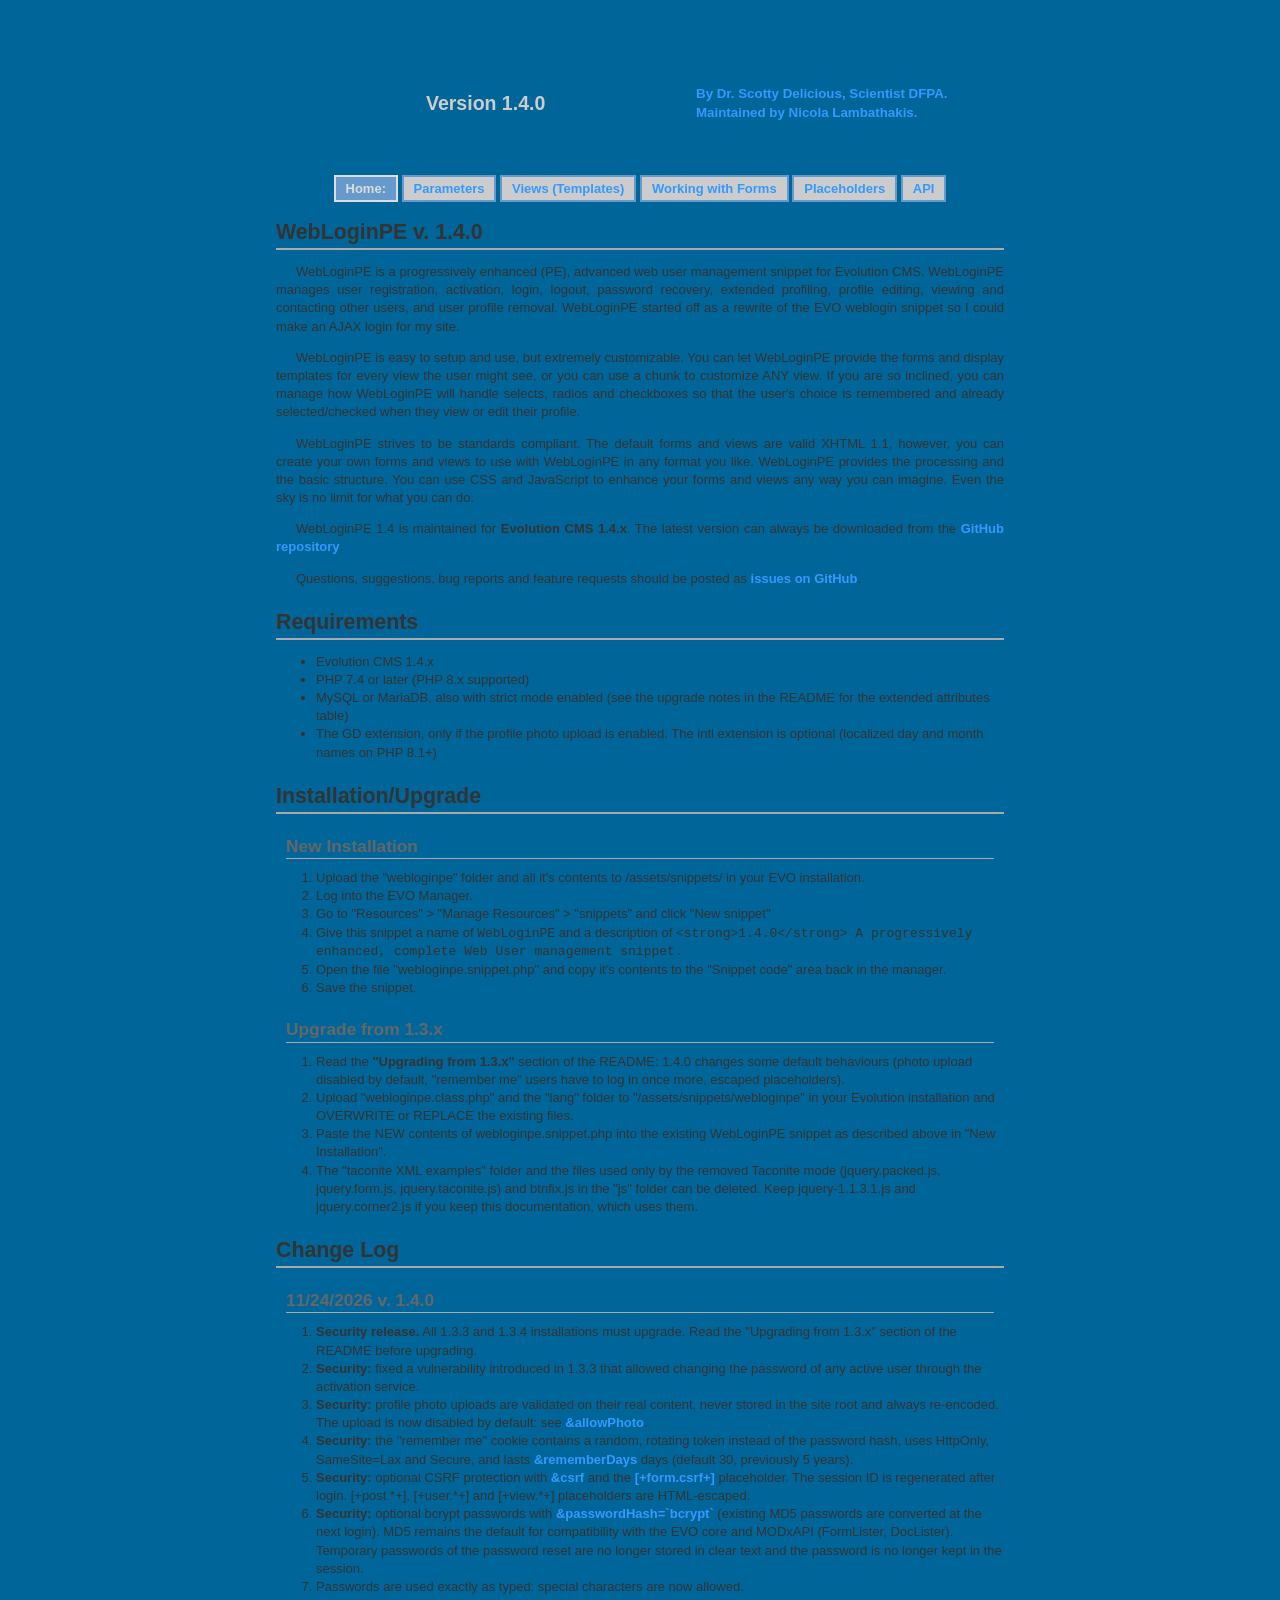
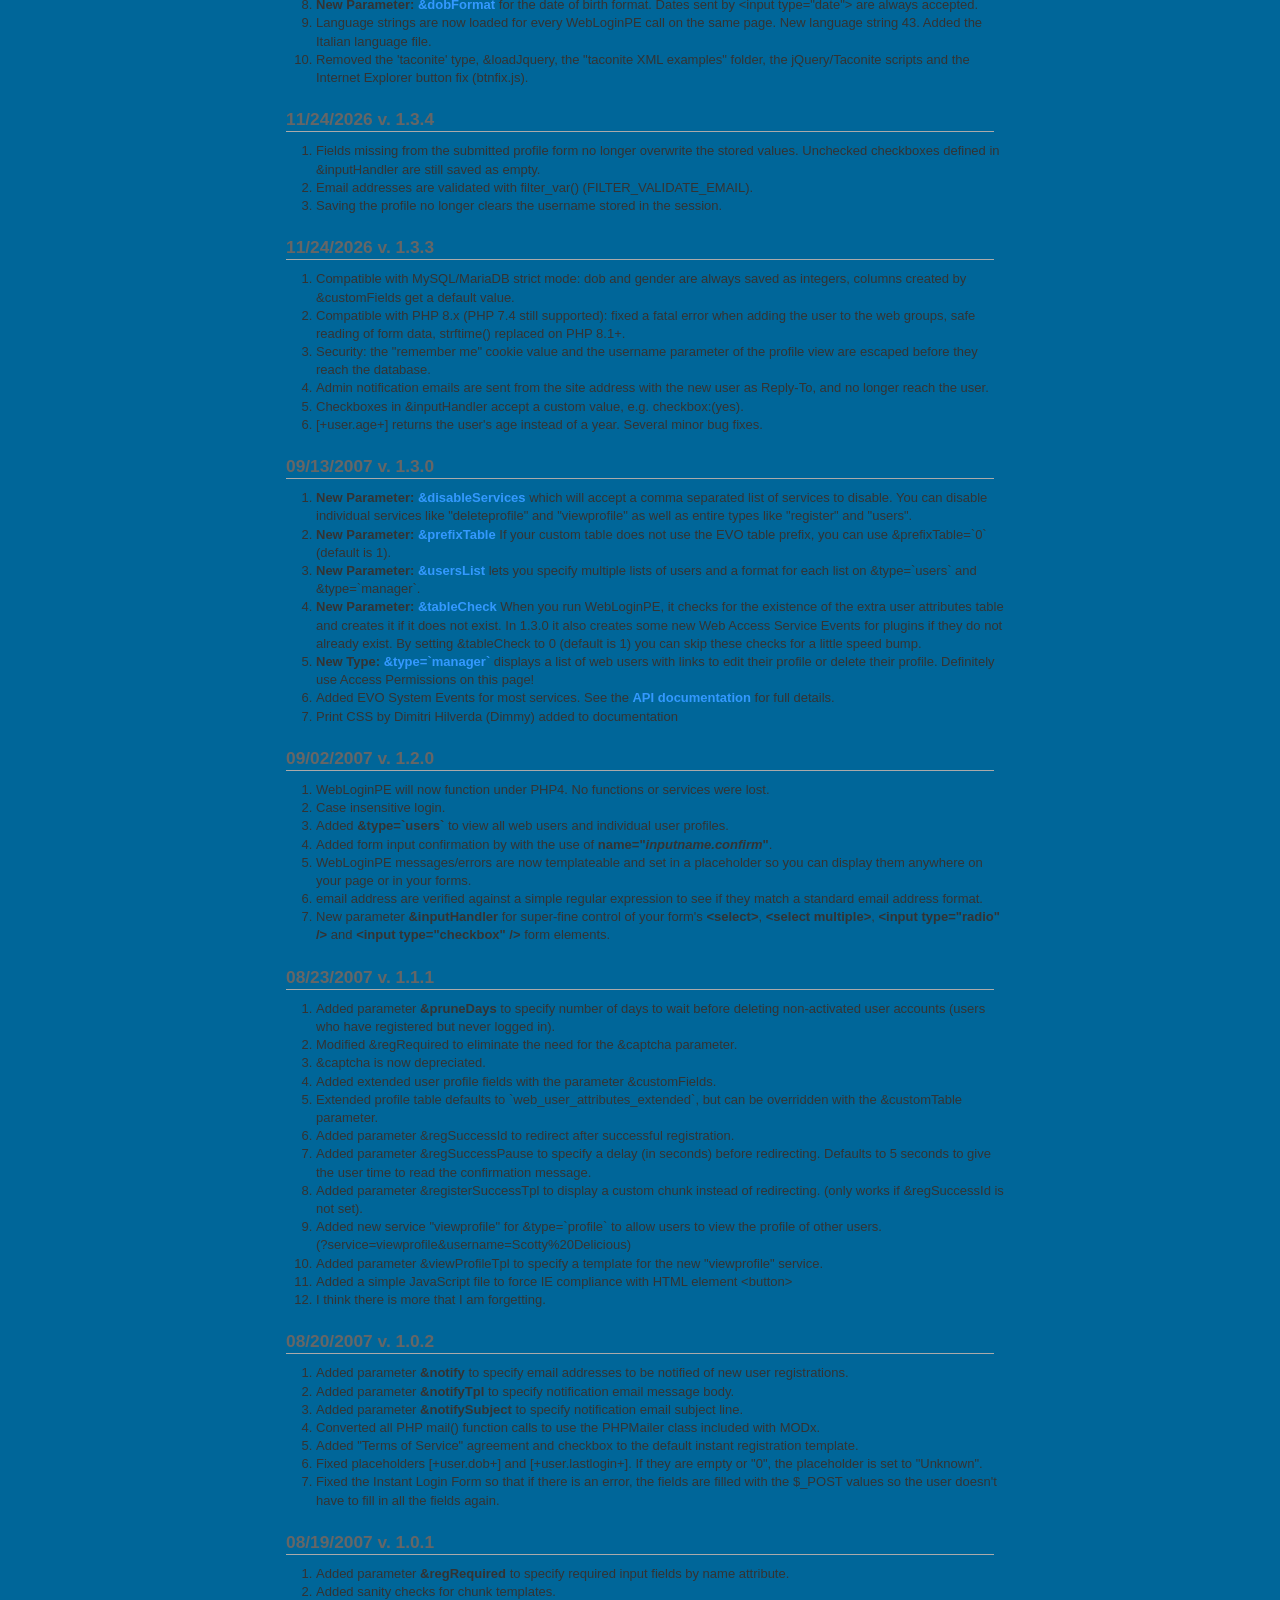
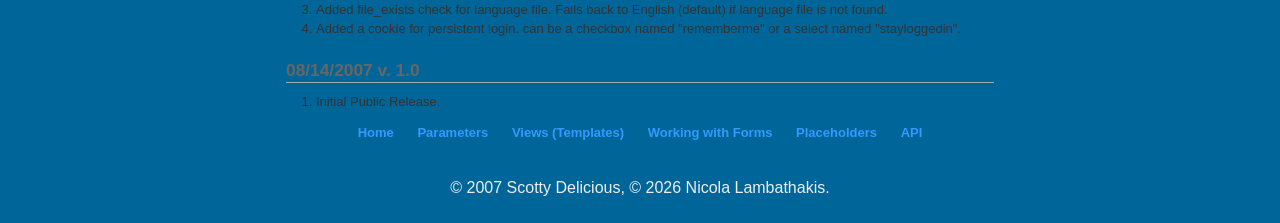
==== commit 8b27f5c2: "update 1.4.0 changelog" ====
--- a/assets/snippets/webloginpe/docs/index.html
+++ b/assets/snippets/webloginpe/docs/index.html
@@ -70,18 +70,18 @@
 			
 			<h4>Change Log</h4>
 			
-			<ol><h5>11/24/2026 v. 1.4.0</h5>
-				<li><strong>Security release.</strong> Fixed a vulnerability introduced in 1.3.3 that allowed changing the password of any active user through the activation service. All 1.3.3 and 1.3.4 installations must upgrade.</li>
-				<li><strong>Security:</strong> profile photo uploads are validated on their real content, never stored in the site root and always re-encoded. The upload is now disabled by default: see <a href="parameters.html#allowPhoto">&amp;allowPhoto</a>.</li>
-				<li><strong>Security:</strong> optional bcrypt passwords with <a href="parameters.html#passwordHash">&amp;passwordHash=`bcrypt`</a> (existing MD5 passwords are converted at the next login). MD5 remains the default for compatibility with the Evolution core and MODxAPI (FormLister, DocLister). Temporary passwords of the password reset are no longer stored in clear text and the password is no longer kept in the session.</li>
-				<li><strong>Security:</strong> the "remember me" cookie contains a random, rotating token instead of the password hash, uses HttpOnly, SameSite=Lax and Secure, and lasts <a href="parameters.html#rememberDays">&amp;rememberDays</a> days (default 30, previously 5 years).</li>
-				<li><strong>Security:</strong> optional CSRF protection with <a href="parameters.html#csrf">&amp;csrf</a> and the <a href="placeholders.html">[+form.csrf+]</a> placeholder. The session ID is regenerated after login. [+post.*+], [+user.*+] and [+view.*+] placeholders are HTML-escaped.</li>
-				<li>Passwords are used exactly as typed: special characters are now allowed.</li>
-				<li><strong>New Parameter: <a href="parameters.html#dobFormat">&amp;dobFormat</a></strong> for the date of birth format. Dates sent by &lt;input type=&quot;date&quot;&gt; are always accepted.</li>
-				<li>Removed the 'taconite' type, &amp;loadJquery and the Internet Explorer button fix (btnfix.js).</li>
-				<li>Language strings are now loaded for every WebLoginPE call on the same page.</li>
-				<li>Added the Italian language file.</li>
-			</ol>
+             <ol><h5>11/24/2026 v. 1.4.0</h5>
+                <li><strong>Security release.</strong> All 1.3.3 and 1.3.4 installations must upgrade. Read the "Upgrading from 1.3.x" section of the README before upgrading.</li>
+                <li><strong>Security:</strong> fixed a vulnerability introduced in 1.3.3 that allowed changing the password of any active user through the activation service.</li>
+                <li><strong>Security:</strong> profile photo uploads are validated on their real content, never stored in the site root and always re-encoded. The upload is now disabled by default: see <a href="parameters.html#allowPhoto">&amp;allowPhoto</a>.</li>
+                <li><strong>Security:</strong> the "remember me" cookie contains a random, rotating token instead of the password hash, uses HttpOnly, SameSite=Lax and Secure, and lasts <a href="parameters.html#rememberDays">&amp;rememberDays</a> days (default 30, previously 5 years).</li>
+                <li><strong>Security:</strong> optional CSRF protection with <a href="parameters.html#csrf">&amp;csrf</a> and the <a href="placeholders.html">[+form.csrf+]</a> placeholder. The session ID is regenerated after login. [+post.*+], [+user.*+] and [+view.*+] placeholders are HTML-escaped.</li>
+                <li><strong>Security:</strong> optional bcrypt passwords with <a href="parameters.html#passwordHash">&amp;passwordHash=`bcrypt`</a> (existing MD5 passwords are converted at the next login). MD5 remains the default for compatibility with the EVO core and MODxAPI (FormLister, DocLister). Temporary passwords of the password reset are no longer stored in clear text and the password is no longer kept in the session.</li>
+                <li>Passwords are used exactly as typed: special characters are now allowed.</li>
+                <li><strong>New Parameter: <a href="parameters.html#dobFormat">&amp;dobFormat</a></strong> for the date of birth format. Dates sent by &lt;input type=&quot;date&quot;&gt; are always accepted.</li>
+                <li>Language strings are now loaded for every WebLoginPE call on the same page. New language string 43. Added the Italian language file.</li>
+                <li>Removed the 'taconite' type, &amp;loadJquery, the "taconite XML examples" folder, the jQuery/Taconite scripts and the Internet Explorer button fix (btnfix.js).</li>
+            </ol>
 			
 			<ol><h5>11/24/2026 v. 1.3.4</h5>
 				<li>Fields missing from the submitted profile form no longer overwrite the stored values. Unchecked checkboxes defined in &amp;inputHandler are still saved as empty.</li>
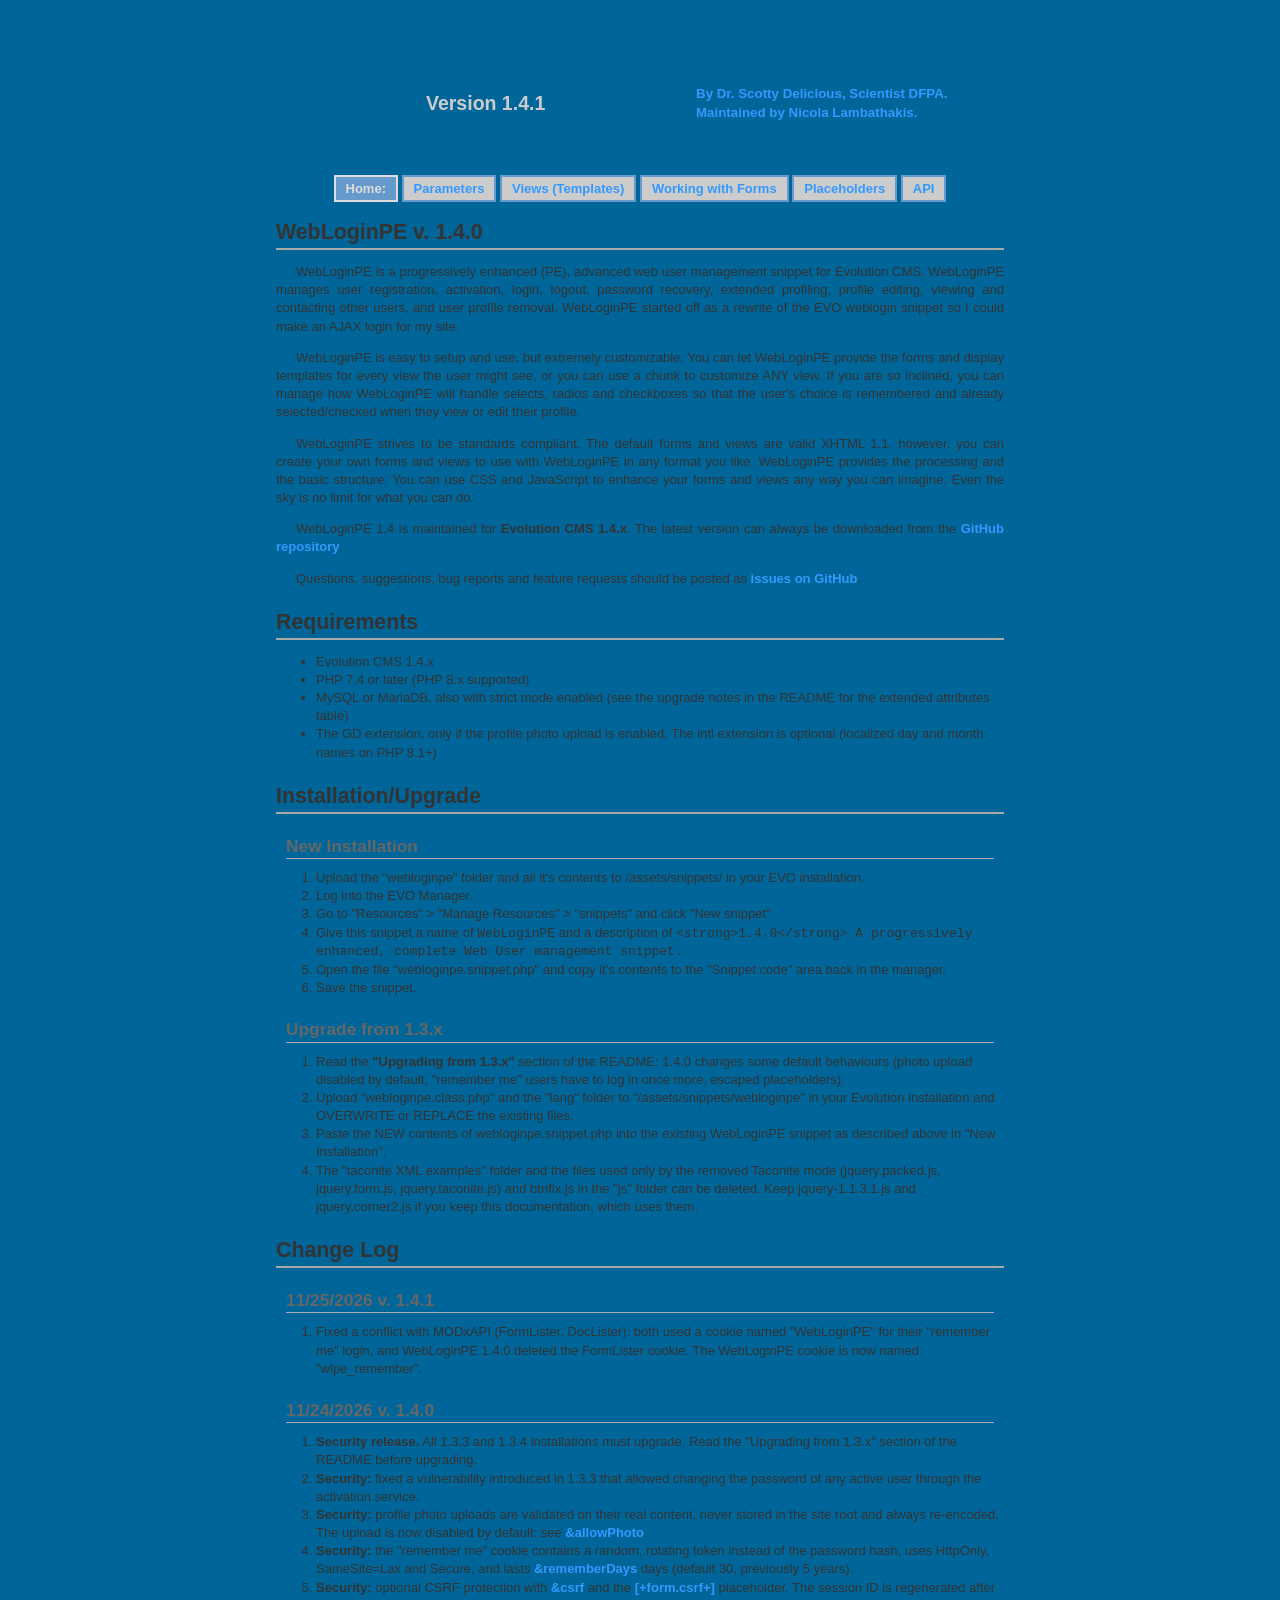
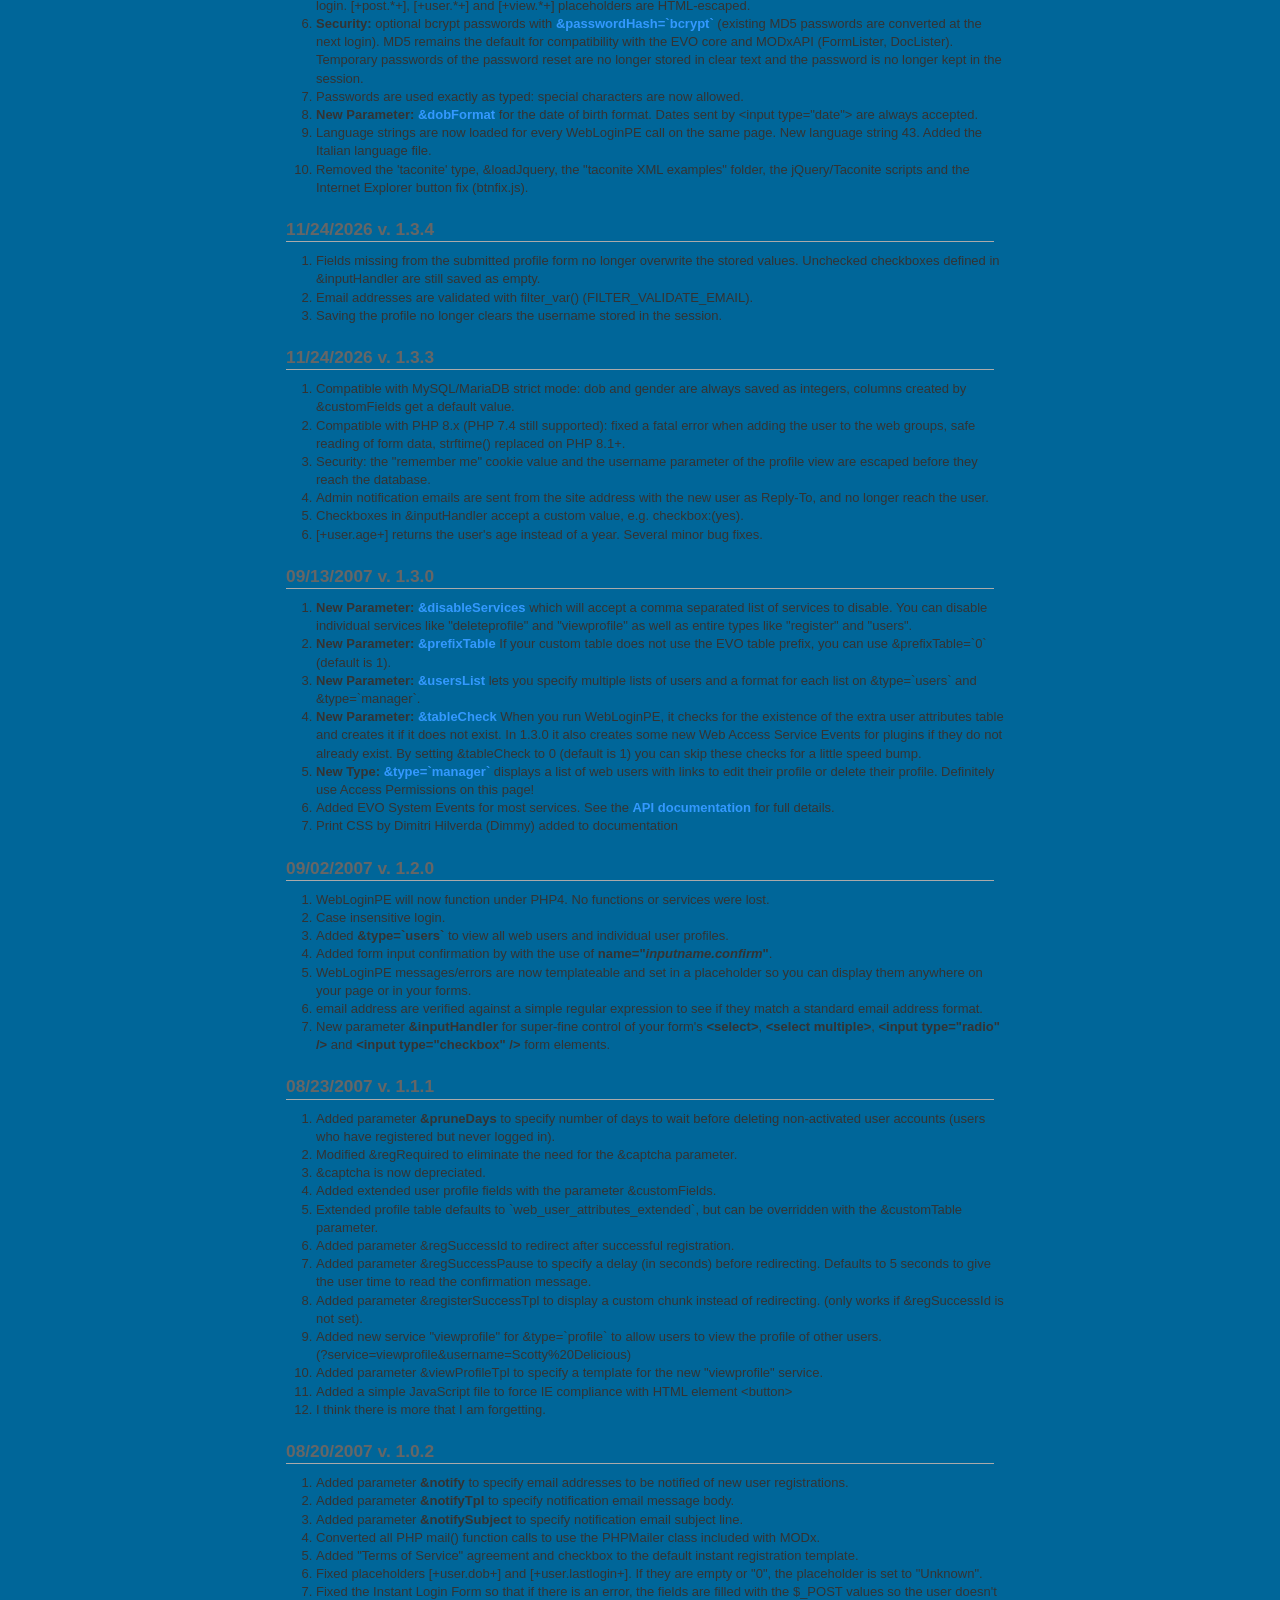
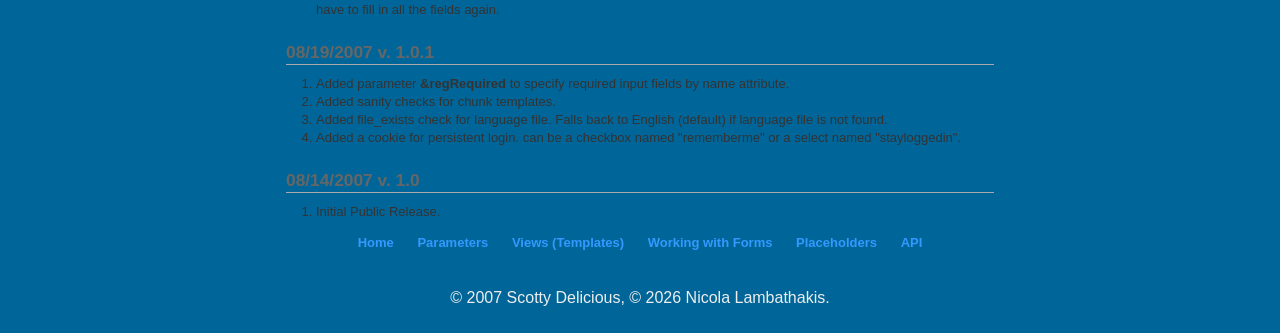
==== commit 3398f19e: "update docs" ====
--- a/assets/snippets/webloginpe/docs/index.html
+++ b/assets/snippets/webloginpe/docs/index.html
@@ -15,7 +15,7 @@
 	<div id="wrapper">
 		<div id="head">
 			<h1>WebLoginPE: Advanced User Management.</h1>
-			<h2>Version 1.4.0</h2>
+			<h2>Version 1.4.1</h2>
 			<h3>By Dr. Scotty Delicious, Scientist DFPA. <br/>Maintained by Nicola Lambathakis.</h3>
 		</div>
 		<div id="select">
@@ -69,7 +69,9 @@
 			</ol>
 			
 			<h4>Change Log</h4>
-			
+			<ol><h5>11/25/2026 v. 1.4.1</h5>
+                <li>Fixed a conflict with MODxAPI (FormLister, DocLister): both used a cookie named "WebLoginPE" for their "remember me" login, and WebLoginPE 1.4.0 deleted the FormLister cookie. The WebLoginPE cookie is now named "wlpe_remember".</li>
+            </ol>
              <ol><h5>11/24/2026 v. 1.4.0</h5>
                 <li><strong>Security release.</strong> All 1.3.3 and 1.3.4 installations must upgrade. Read the "Upgrading from 1.3.x" section of the README before upgrading.</li>
                 <li><strong>Security:</strong> fixed a vulnerability introduced in 1.3.3 that allowed changing the password of any active user through the activation service.</li>
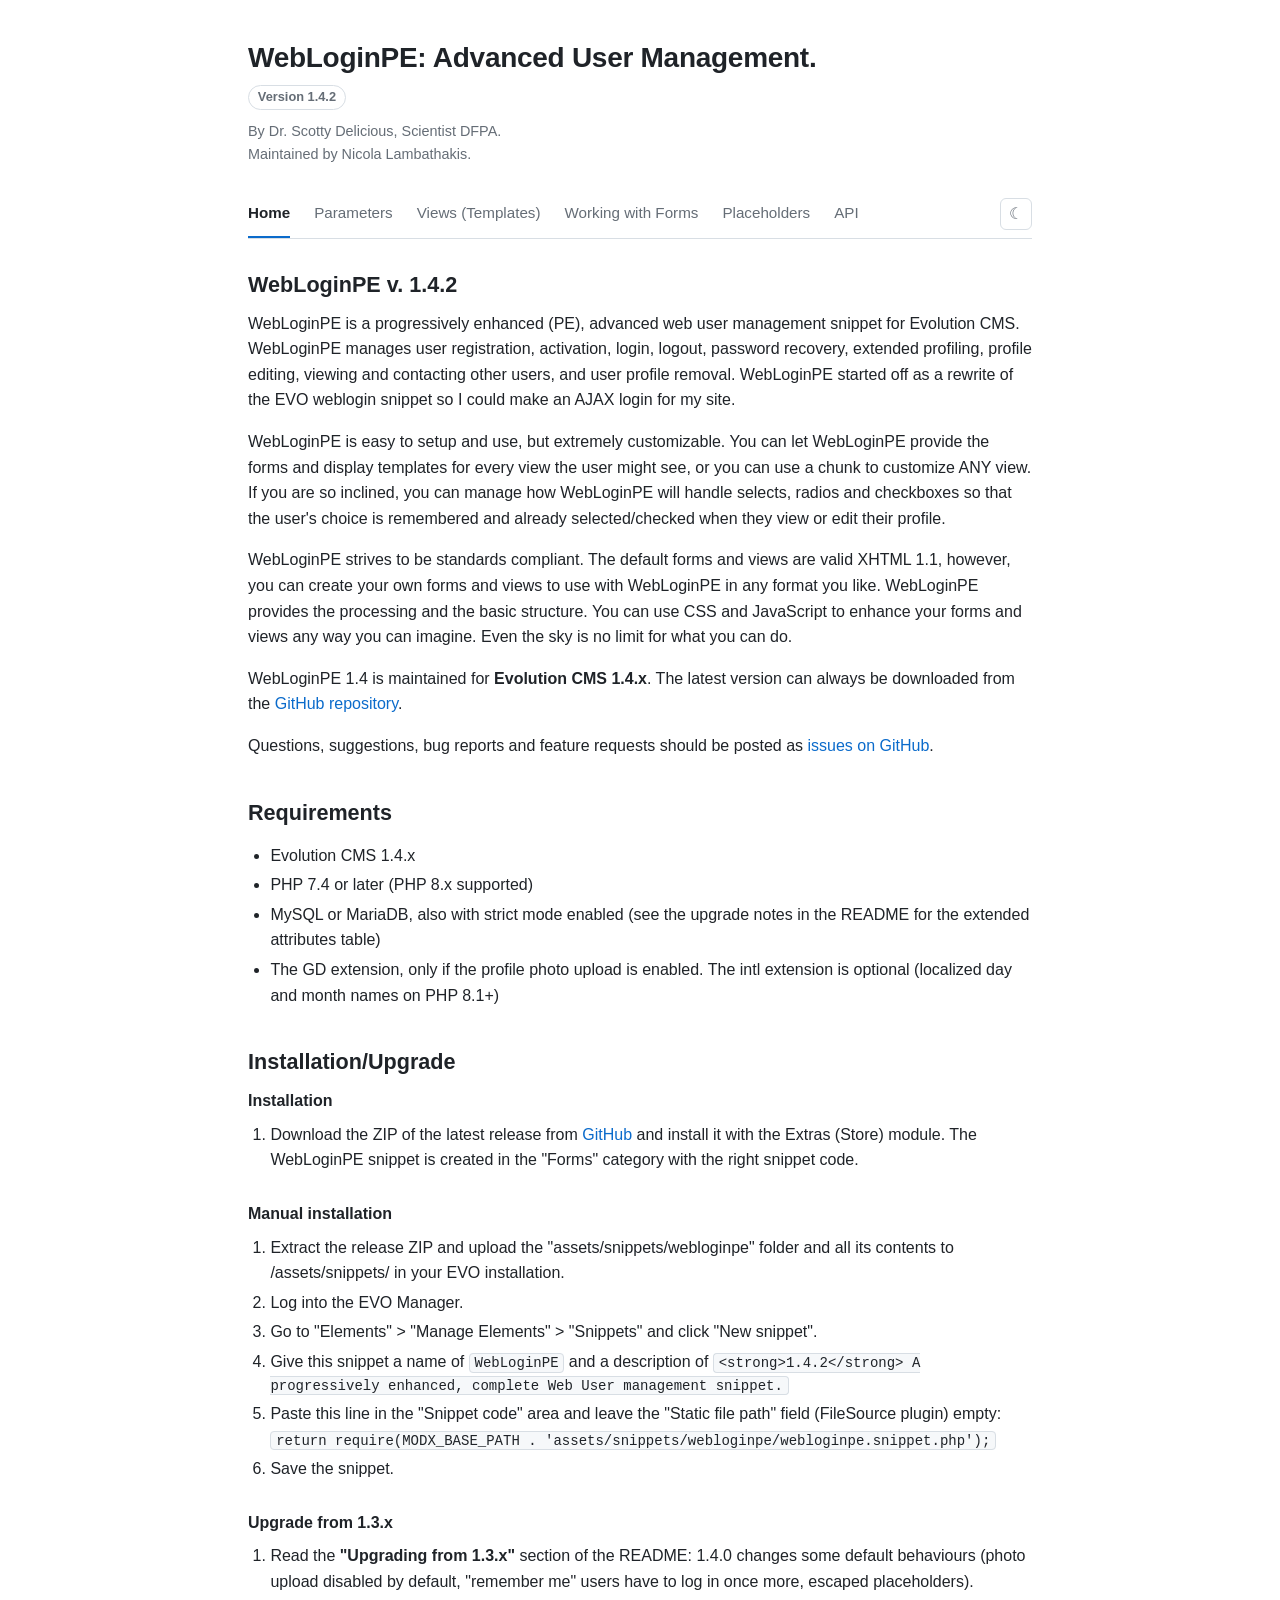
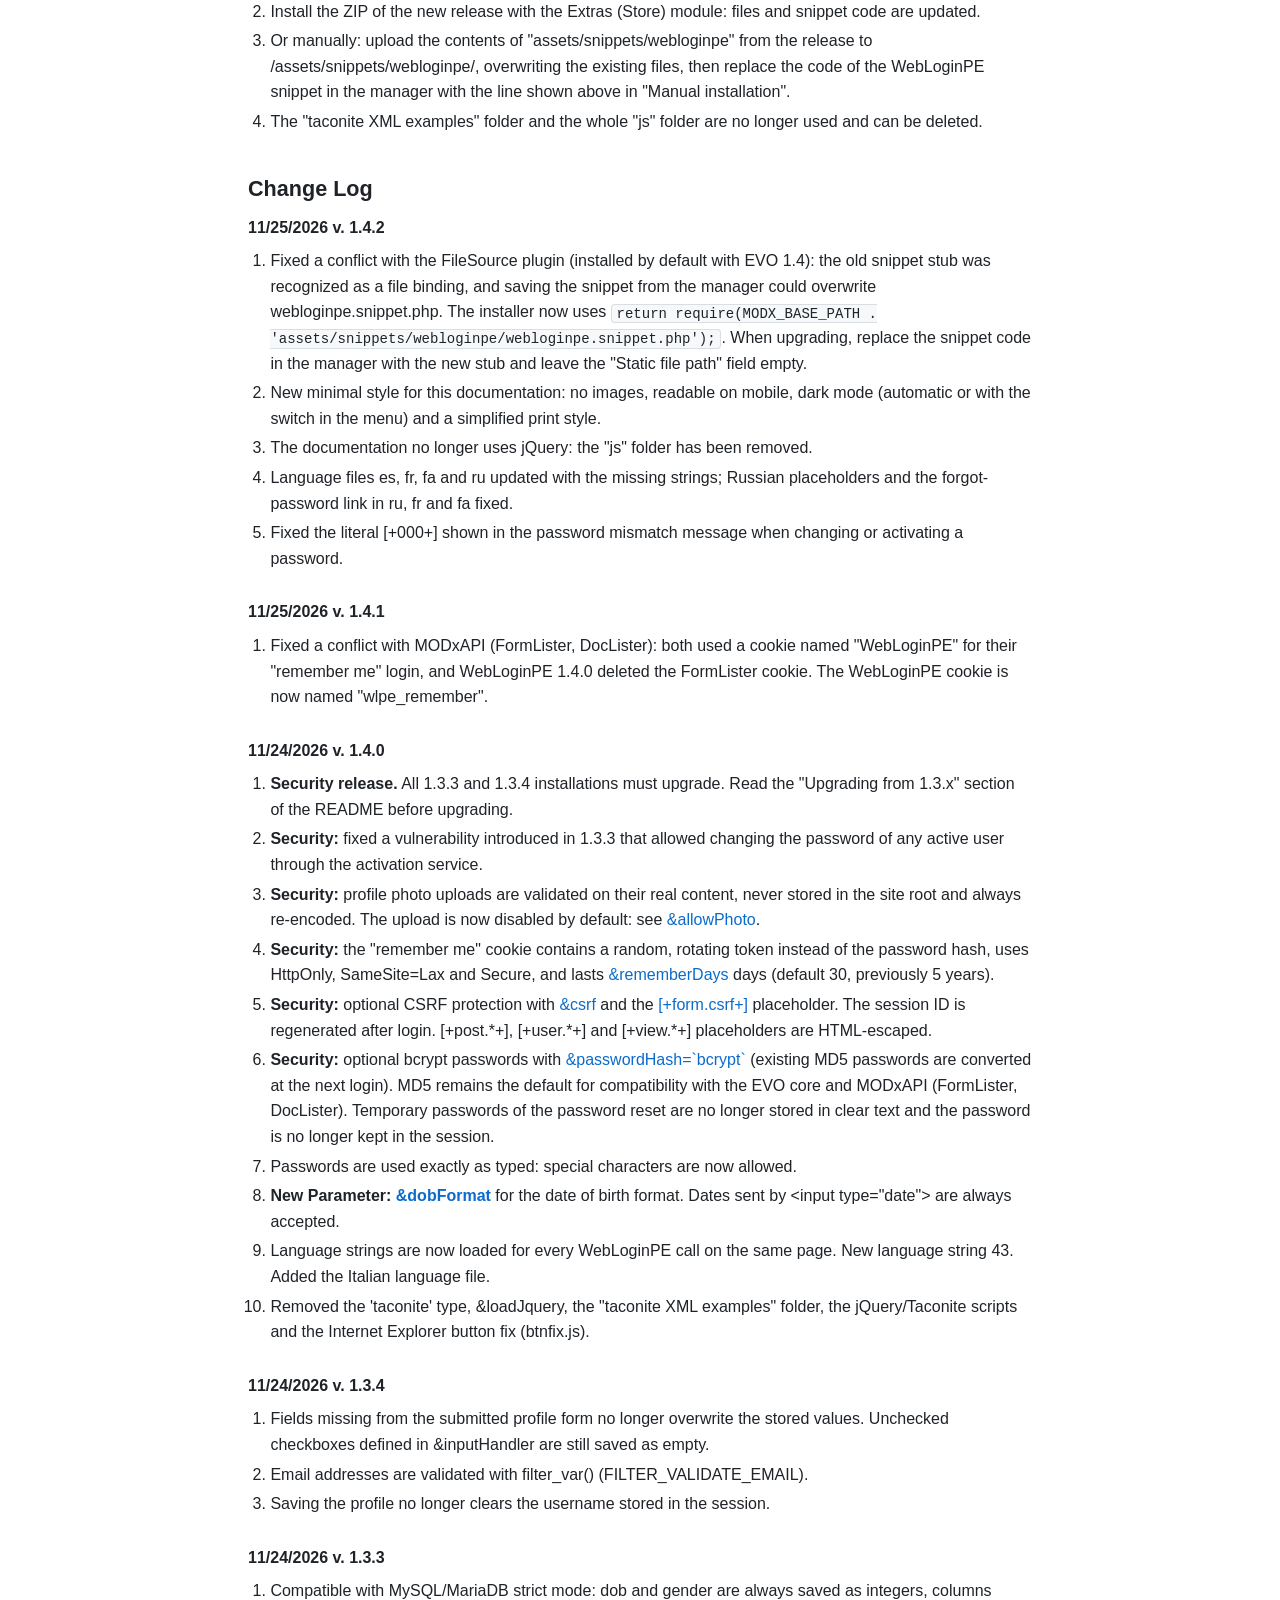
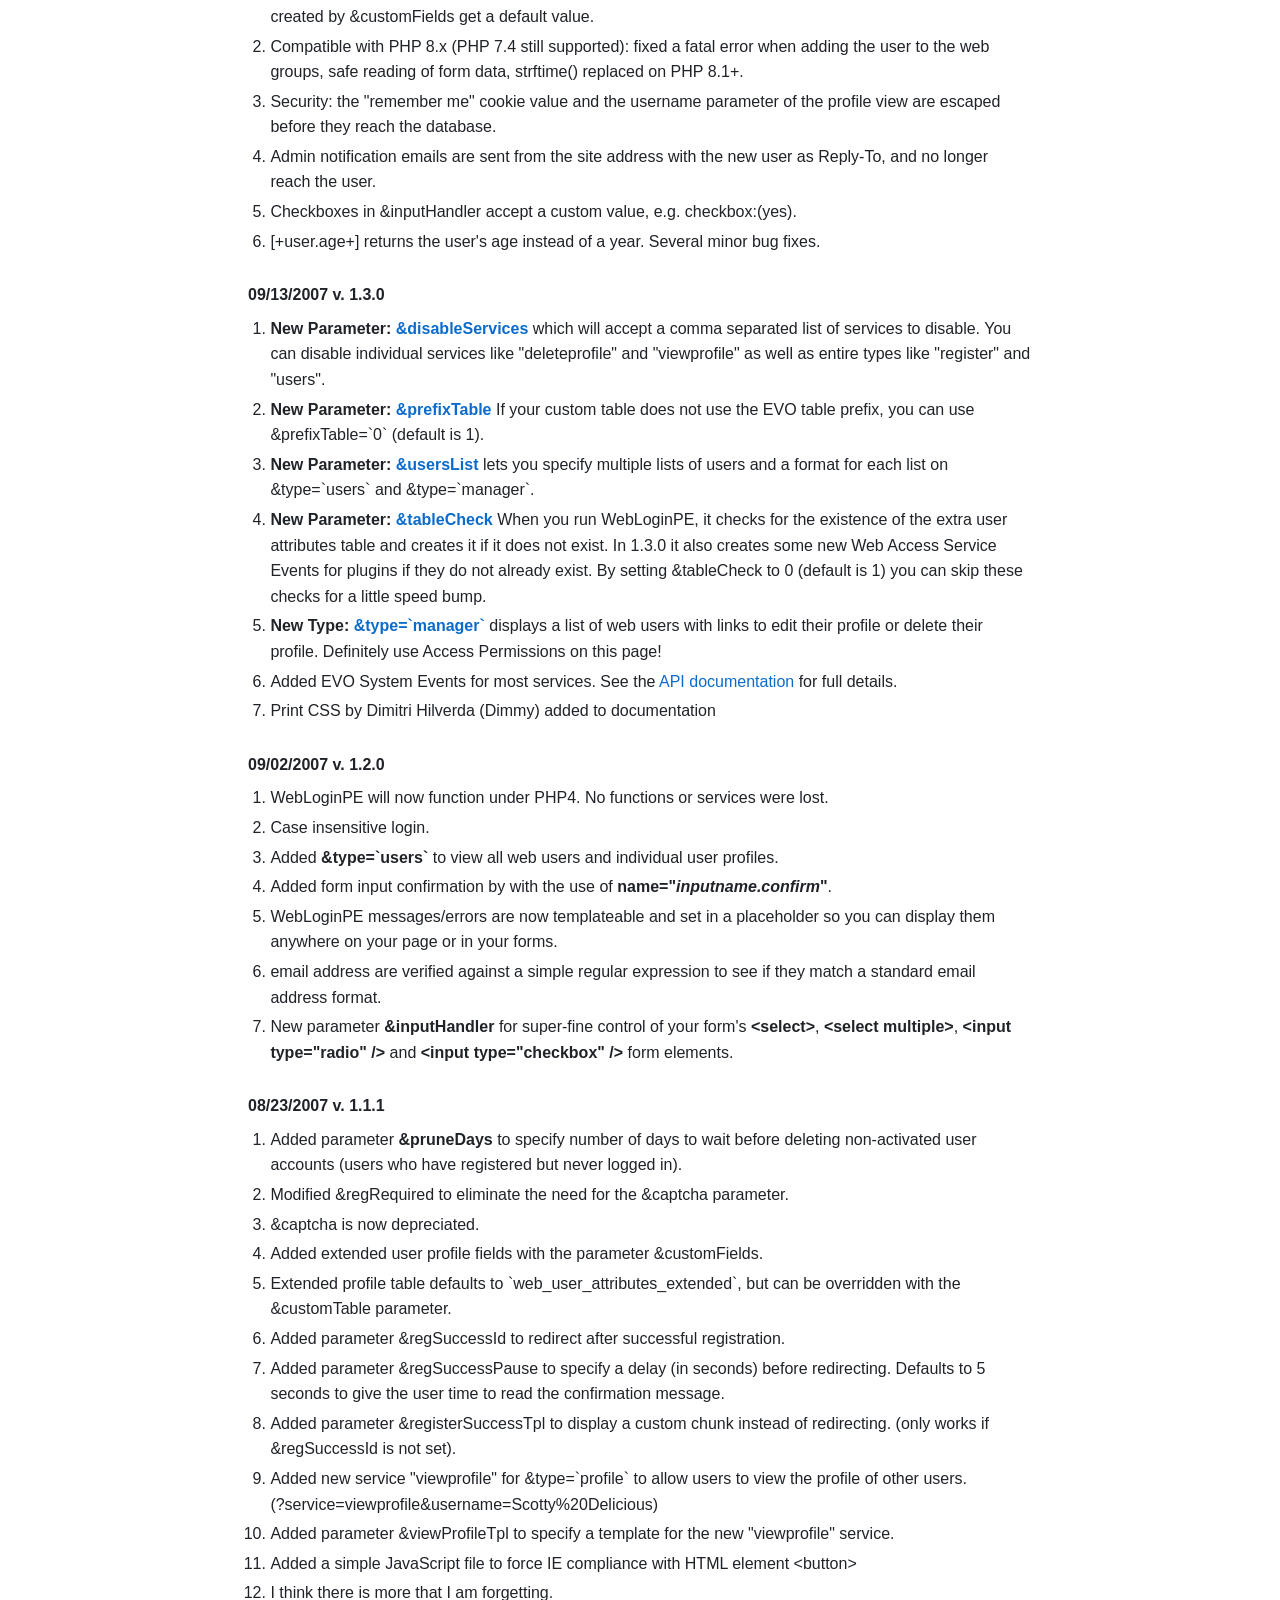
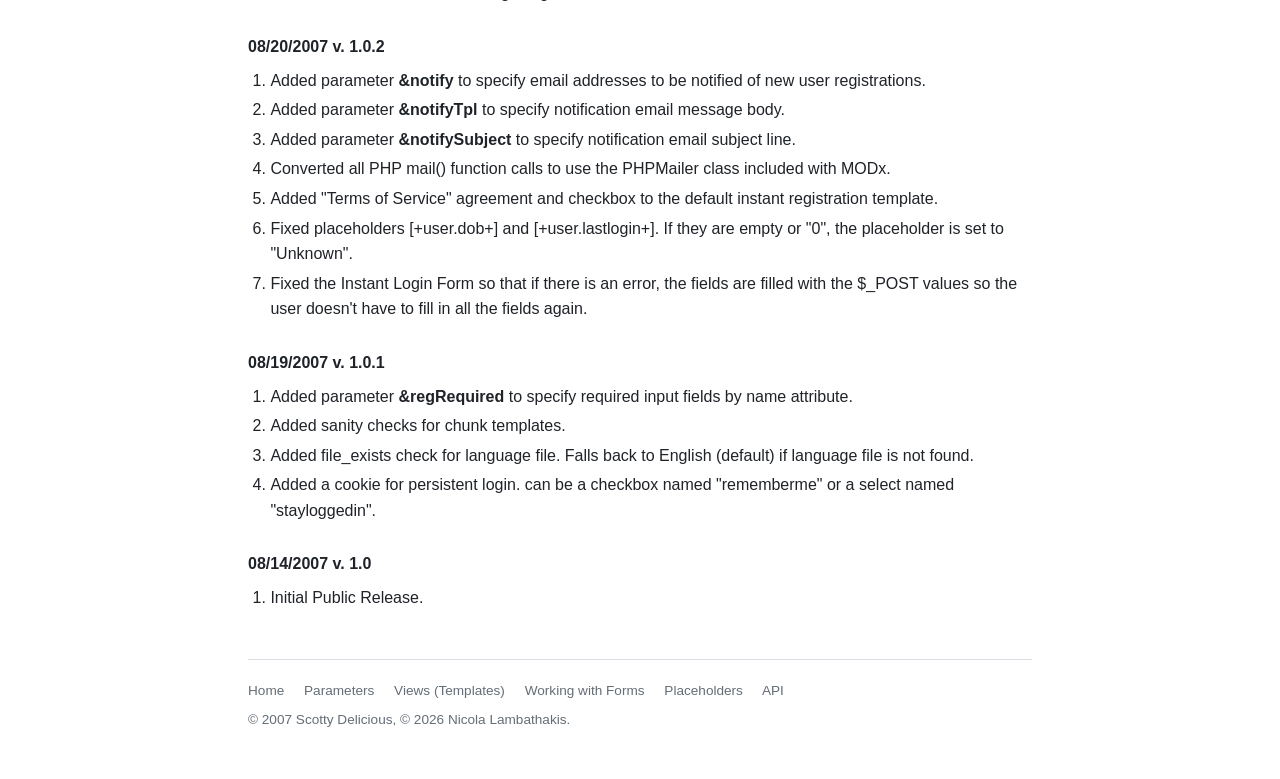
==== commit b15f2fac: "updated docs + restyle" ====
--- a/assets/snippets/webloginpe/docs/index.html
+++ b/assets/snippets/webloginpe/docs/index.html
@@ -6,6 +6,7 @@
 	<meta http-equiv="Content-Type" content="text/html; charset=utf-8"/>
 
 	<title>WebLoginPE: Documentation</title>
+	<script type="text/javascript" src="style/webloginpe.js"></script>
 	<link rel="stylesheet" href="style/webloginpe.css" type="text/css" media="screen" title="WebLoginPE [Screen]" charset="utf-8">
 	<link rel="alternate stylesheet" href="style/webloginpe.print.css" type="text/css" media="print,all" title="WebLoginPE [Print]" charset="utf-8">
 	
@@ -15,7 +16,7 @@
 	<div id="wrapper">
 		<div id="head">
 			<h1>WebLoginPE: Advanced User Management.</h1>
-			<h2>Version 1.4.1</h2>
+			<h2>Version 1.4.2</h2>
 			<h3>By Dr. Scotty Delicious, Scientist DFPA. <br/>Maintained by Nicola Lambathakis.</h3>
 		</div>
 		<div id="select">
@@ -29,7 +30,7 @@
 			</ul>
 		</div>
 		<div id="content">
-			<h4>WebLoginPE v. 1.4.0</h4>
+			<h4>WebLoginPE v. 1.4.2</h4>
 			<p>
 				WebLoginPE is a progressively enhanced (PE), advanced web user management snippet for Evolution CMS. WebLoginPE manages user registration, activation, login, logout, password recovery, extended profiling, profile editing, viewing and contacting other users, and user profile removal. WebLoginPE started off as a rewrite of the EVO weblogin snippet so I could make an AJAX login for my site.
 			</p>
@@ -53,22 +54,32 @@
 				<li>The GD extension, only if the profile photo upload is enabled. The intl extension is optional (localized day and month names on PHP 8.1+)</li>
 			</ul>
 			<h4>Installation/Upgrade</h4>
-			<ol><h5>New Installation</h5>
-				<li>Upload the "webloginpe" folder and all it's contents to /assets/snippets/ in your EVO installation.</li>
+			<ol><h5>Installation</h5>
+				<li>Download the ZIP of the latest release from <a href="https://github.com/Nicola1971/WebloginPE/releases">GitHub</a> and install it with the Extras (Store) module. The WebLoginPE snippet is created in the "Forms" category with the right snippet code.</li>
+			</ol>
+			<ol><h5>Manual installation</h5>
+				<li>Extract the release ZIP and upload the "assets/snippets/webloginpe" folder and all its contents to /assets/snippets/ in your EVO installation.</li>
 				<li>Log into the EVO Manager.</li>
-				<li>Go to "Resources" &gt; "Manage Resources" &gt; "snippets" and click "New snippet"</li>
-				<li>Give this snippet a name of <code>WebLoginPE</code> and a description of <code>&lt;strong&gt;1.4.0&lt;/strong&gt; A progressively enhanced, complete Web User management snippet.</code></li>
-				<li>Open the file "webloginpe.snippet.php" and copy it's contents to the "Snippet code" area back in the manager.</li>
+				<li>Go to "Elements" &gt; "Manage Elements" &gt; "Snippets" and click "New snippet".</li>
+				<li>Give this snippet a name of <code>WebLoginPE</code> and a description of <code>&lt;strong&gt;1.4.2&lt;/strong&gt; A progressively enhanced, complete Web User management snippet.</code></li>
+				<li>Paste this line in the "Snippet code" area and leave the "Static file path" field (FileSource plugin) empty: <code>return require(MODX_BASE_PATH . 'assets/snippets/webloginpe/webloginpe.snippet.php');</code></li>
 				<li>Save the snippet.</li>
 			</ol>
 			<ol><h5>Upgrade from 1.3.x</h5>
 				<li>Read the <strong>"Upgrading from 1.3.x"</strong> section of the README: 1.4.0 changes some default behaviours (photo upload disabled by default, "remember me" users have to log in once more, escaped placeholders).</li>
-				<li>Upload "webloginpe.class.php" and the "lang" folder to "/assets/snippets/webloginpe" in your Evolution installation and OVERWRITE or REPLACE the existing files.</li>
-				<li>Paste the NEW contents of webloginpe.snippet.php into the existing WebLoginPE snippet as described above in "New Installation".</li>
-				<li>The "taconite XML examples" folder and the files used only by the removed Taconite mode (jquery.packed.js, jquery.form.js, jquery.taconite.js) and btnfix.js in the "js" folder can be deleted. Keep jquery-1.1.3.1.js and jquery.corner2.js if you keep this documentation, which uses them.</li>
+				<li>Install the ZIP of the new release with the Extras (Store) module: files and snippet code are updated.</li>
+				<li>Or manually: upload the contents of "assets/snippets/webloginpe" from the release to /assets/snippets/webloginpe/, overwriting the existing files, then replace the code of the WebLoginPE snippet in the manager with the line shown above in "Manual installation".</li>
+				<li>The "taconite XML examples" folder and the whole "js" folder are no longer used and can be deleted.</li>
 			</ol>
 			
 			<h4>Change Log</h4>
+            <ol><h5>11/25/2026 v. 1.4.2</h5>
+            <li>Fixed a conflict with the FileSource plugin (installed by default with EVO 1.4): the old snippet stub was recognized as a file binding, and saving the snippet from the manager could overwrite webloginpe.snippet.php. The installer now uses <code>return require(MODX_BASE_PATH . 'assets/snippets/webloginpe/webloginpe.snippet.php');</code>. When upgrading, replace the snippet code in the manager with the new stub and leave the "Static file path" field empty.</li>
+            <li>New minimal style for this documentation: no images, readable on mobile, dark mode (automatic or with the switch in the menu) and a simplified print style.</li>
+            <li>The documentation no longer uses jQuery: the "js" folder has been removed.</li>
+            <li>Language files es, fr, fa and ru updated with the missing strings; Russian placeholders and the forgot-password link in ru, fr and fa fixed.</li>
+            <li>Fixed the literal [+000+] shown in the password mismatch message when changing or activating a password.</li>
+            </ol>
 			<ol><h5>11/25/2026 v. 1.4.1</h5>
                 <li>Fixed a conflict with MODxAPI (FormLister, DocLister): both used a cookie named "WebLoginPE" for their "remember me" login, and WebLoginPE 1.4.0 deleted the FormLister cookie. The WebLoginPE cookie is now named "wlpe_remember".</li>
             </ol>
--- a/assets/snippets/webloginpe/docs/style/webloginpe.css
+++ b/assets/snippets/webloginpe/docs/style/webloginpe.css
@@ -1,262 +1,275 @@
+/*
+ * WebLoginPE documentation - minimal style (1.4.x)
+ * No images, no JavaScript required for the layout.
+ */
+
+:root {
+	--text: #1f2328;
+	--muted: #656d76;
+	--bg: #ffffff;
+	--soft: #f6f8fa;
+	--line: #d8dee4;
+	--accent: #0b6bcb;
+	--warn-bg: #fff8e6;
+	--warn-line: #d4a72c;
+	--mono: ui-monospace, SFMono-Regular, Menlo, Consolas, "Liberation Mono", monospace;
+}
+
+/* dark: system setting, unless the reader chose light with the switch in the menu */
+@media (prefers-color-scheme: dark) {
+	:root:not([data-theme="light"]) {
+		--text: #e6edf3;
+		--muted: #9198a1;
+		--bg: #0d1117;
+		--soft: #161b22;
+		--line: #30363d;
+		--accent: #4493f8;
+		--warn-bg: #2a2109;
+		--warn-line: #9e7c1f;
+	}
+}
+:root[data-theme="dark"] {
+	--text: #e6edf3;
+	--muted: #9198a1;
+	--bg: #0d1117;
+	--soft: #161b22;
+	--line: #30363d;
+	--accent: #4493f8;
+	--warn-bg: #2a2109;
+	--warn-line: #9e7c1f;
+}
+
+* { box-sizing: border-box; }
+
+html { -webkit-text-size-adjust: 100%; }
+
 body {
-	background: #069 url(../images/bg.jpg) repeat-x;
-	color: #333;
-	text-align: center;
+	margin: 0;
+	background: var(--bg);
+	color: var(--text);
+	font: 16px/1.6 -apple-system, BlinkMacSystemFont, "Segoe UI", Roboto, "Helvetica Neue", Arial, sans-serif;
+}
+
+a { color: var(--accent); text-decoration: none; }
+a:hover { text-decoration: underline; }
+
+#wrapper {
+	max-width: 52rem;
+	margin: 0 auto;
+	padding: 2.5rem 1.5rem 3rem;
+}
+
+/* ---------- header ---------- */
+#head { margin-bottom: 1.5rem; }
+#head h1 {
+	margin: 0;
+	font-size: 1.75rem;
+	line-height: 1.25;
+	font-weight: 700;
+	letter-spacing: -0.01em;
+}
+#head h2 {
+	display: inline-block;
+	margin: 0.6rem 0 0;
+	padding: 0.1rem 0.55rem;
+	border: 1px solid var(--line);
+	border-radius: 999px;
+	font-size: 0.8rem;
+	font-weight: 600;
+	color: var(--muted);
+}
+#head h3 {
+	margin: 0.6rem 0 0;
+	font-size: 0.9rem;
+	font-weight: 400;
+	color: var(--muted);
+}
+
+/* ---------- navigation ---------- */
+#select {
+	position: sticky;
+	top: 0;
+	z-index: 1;
+	background: var(--bg);
+	border-bottom: 1px solid var(--line);
+	margin: 0 0 2rem;
+}
+#menu {
+	display: flex;
+	flex-wrap: wrap;
+	gap: 0 1.5rem;
 	margin: 0;
 	padding: 0;
-	font-size:13px;
-	line-height: 1.4;
-	font-family:"Lucida Grande", "Lucida Sans Unicode", "Lucida Sans", Verdana, Arial, sans-serif;
-}
-
-a {
-	color: #39f;
-	font-weight: bold;
-	text-decoration: none;
-}
-
-a:hover {
-	color: #06c;
-	border-bottom: 1px dotted #aaa;
-}
-
-a:visited {
-	color: #06c;
-}
-
-#wrapper {
-	text-align: left;
-	margin: 0 auto;
-	width: 788px;
-	background: url(../images/content.jpg) repeat-y;
-}
-
-#head {
-	height: 375px;
-	background: url(../images/head.jpg) no-repeat;
-	margin: 0;
+	list-style: none;
+}
+#menu li { margin: 0; }
+#menu li.theme-switch { margin-left: auto; display: flex; align-items: center; }
+#theme-toggle {
+	width: 2rem;
+	height: 2rem;
 	padding: 0;
-	
-}
-
-#head h1 {
-	display: none;
-}
-
-#head h2 {
-	position: absolute;
+	border: 1px solid var(--line);
+	border-radius: 6px;
+	background: transparent;
+	color: var(--muted);
+	font-size: 1rem;
+	line-height: 1;
+	cursor: pointer;
+}
+#theme-toggle:hover { color: var(--text); border-color: var(--muted); }
+#menu a span { font-size: 0.95rem; }
+#menu a {
+	display: inline-block;
+	font-size: 0; /* hides the ":" after "Home" in the markup */
+	padding: 0.7rem 0;
+	color: var(--muted);
+	border-bottom: 2px solid transparent;
+	margin-bottom: -1px;
+}
+#menu a:hover { color: var(--text); text-decoration: none; }
+#menu a.here { color: var(--text); font-weight: 600; border-bottom-color: var(--accent); }
+
+/* ---------- content ---------- */
+#content h4 {
+	margin: 2.5rem 0 0.75rem;
+	font-size: 1.35rem;
+	line-height: 1.3;
+}
+#content > h4:first-child { margin-top: 0; }
+#content h5 {
+	margin: 0 0 0.5rem;
+	font-size: 1.05rem;
+	font-family: var(--mono);
+	font-weight: 600;
+}
+#content h6 {
+	margin: 0 0 0.35rem;
+	font-family: var(--mono);
+	font-size: 0.85rem;
+	font-weight: 600;
+	color: var(--text);
+}
+p { margin: 0 0 1rem; }
+ul, ol { padding-left: 1.4rem; }
+li { margin: 0.25rem 0; }
+code {
+	font-family: var(--mono);
+	font-size: 0.875em;
+	background: var(--soft);
+	border: 1px solid var(--line);
+	border-radius: 4px;
+	padding: 0.05rem 0.3rem;
+}
+hr, hr.hr {
+	border: 0;
+	border-top: 1px solid var(--line);
+	margin: 2rem 0;
+}
+
+/* changelog and install steps: <ol><h5>title</h5><li>... */
+#content ol {
+	margin: 0 0 1.75rem;
+	padding-left: 1.4rem;
+}
+#content ol > h5 {
+	margin: 0 0 0.5rem -1.4rem;
+	font-family: inherit;
+	font-size: 1rem;
+}
+
+/* ---------- parameters, events, methods ---------- */
+.paramList, #paramList, #paramList1 { margin: 0; }
+.parameter {
+	padding: 1.25rem 0;
+	border-top: 1px solid var(--line);
+}
+.paramList > .parameter:first-child,
+#paramList > .parameter:first-child,
+#paramList1 > .parameter:first-child { border-top: 0; padding-top: 0.25rem; }
+.details { color: var(--text); }
+
+.example, .code {
+	margin: 0.75rem 0;
+	padding: 0.8rem 1rem;
+	background: var(--soft);
+	border: 1px solid var(--line);
+	border-radius: 6px;
+	font-family: var(--mono);
+	font-size: 0.85rem;
+	line-height: 1.55;
+	overflow-x: auto;
+	word-break: break-word;
+}
+.example .example {
+	margin: 0.4rem 0 0;
 	padding: 0;
-	margin: 90px 0 0 180px;
-	color: #ccc;
-}
-
-#head h3 {
-	position: absolute;
-	padding: 0;
-	font-size: 10pt;
-	color: #39f;
-	margin: 85px 0 0 450px;
-}
-
-#select {
-	margin-top: -195px;
-}
-
-#menu {
-	margin: 0;
-	padding: 0 35px;
-	text-align: center;
-	list-style: none;
-}
-
-#menu li a span {
-/*	font-size: 1%;*/
-}
-
-#menu li {
-	display: inline;
-	padding: 0;
-	margin: 0px;
-}
-
-#menu li a {
-	padding: 4px 10px;
-	background: #ccc;
-	border: 2px solid #69c;
-	text-decoration: none;
-	color: #39f;
-}
-
-#menu li a:hover, #menu li a.here:hover {
-	background: #39f;
-	color: #ddd;
-	border: 2px solid #ddd;
-}
-
-#menu li a.here {
-	background: #69c;
-	color: #ddd;
-	border: 2px solid #ddd;
-}
-
-#content {
-	padding: 0px 30px 0px 30px;
-}
-
-#content h4 {
-	font-size: 16pt;
-	padding: 0;
-	margin: 20px 0 0 0;
-	border-bottom: 2px solid #aaa;
-}
-
-#content h5 {
-	font-size: 13pt;
-	margin: 20px 0 10px 0px;
-	border-bottom: #aaa solid 1px;
-	color: #666;
-}
-
-#content ol h5 {
-	margin: 20px 10px 10px -30px;
-}
-
-#content .parameter h5 {
-	font-size: 12pt;
-	padding: 5px 10px;
-	margin: -10px -10px 5px -10px;
-	border-bottom: 1px solid #ccc;
-	background: #666;
-	color: #ccc;
-}
-
-#content .example h6 {
-	font-size: 11pt;
-	padding: 0;
-	margin: -5px 0 5px 0;
-	border-bottom: 1px dotted #aaa;
-}
-
-#content p {
-	text-indent: 20px;
-	text-align: justify;
-}
-
-#content #services li {
-	list-style: disc;
-	font-weight: bold;
-	color: #444;
-	font-size: 12pt;
-}
-
-#foot {
-	height: 100px;
-	background: url(../images/foot.jpg) no-repeat;
-}
-
-#footmenu {
-	text-align: center;
-}
-
-#footmenu a {
-	padding: 0 10px;
-	color: #39f;
-}
-
-#footmenu a:hover,
-#footmenu a:visited
-{
-	color: #06c;
-}
-
-#credits {
-	padding: 10px 0 0 0;
-	text-align: center;
-	color: #eee;
-	font-size: 12pt;
-	margin: 25px 0 0 0;
-}
-
-#paramList1 {
-	background: #ddd;
-	margin-top: 20px;
-}
-
-#paramList, .paramList {
-	background: #eee;
-}
-
-.parameter {
-	background: #999;
-	padding: 0px 10px 5px 10px;
-	margin-bottom: 25px;
-}
-
-.details {
-	margin-top: 4px;
-}
-
-.example {
-	margin: 0;
-	padding: 10px 5px;
-	background: #bbb;
-	margin-bottom: 5px;
-}
-
-#content .code {
-	background: #eee;
-	margin: 10px;
-}
-
-#content .code .parameter {
-	padding: 20px;
-	font-family: courier;
-	font-size: 9pt;
-}
-
+	background: none;
+	border: 0;
+	font-family: inherit;
+	font-size: 0.95rem;
+}
+.code .parameter { padding: 0; border: 0; }
+/* blocks with a title (API descriptions, "Default:" boxes) are prose, not code */
+.example:has(> h6) { font-family: inherit; font-size: 0.9rem; }
+
+.sidenote {
+	color: var(--muted);
+	font-family: inherit;
+	font-size: 0.85em;
+	font-weight: 400;
+}
 .warning {
-	color: #900;
-	font-size: 80%;
-}
-
-.sidenote {
-	font-size: 75%;
-	color: #666;
-	font-weight: normal;
-}
-
-.hr {
-	padding: 0;
-	margin: 0;
-	height: 1px;
-	background: #aaa;
-	border: none;
-}
-
+	color: inherit;
+}
+p.warning {
+	padding: 0.75rem 1rem;
+	background: var(--warn-bg);
+	border-left: 3px solid var(--warn-line);
+	border-radius: 0 6px 6px 0;
+	font-size: 0.95rem;
+}
+span.warning { font-weight: 600; }
+
+/* ---------- services table ---------- */
 #servicesTable {
 	width: 100%;
-	background: #eee;
-}
-
-#servicesTable tr {
-	background: #eee;
-}
-
+	border-collapse: collapse;
+	margin: 0.5rem 0 1.5rem;
+	font-size: 0.9rem;
+}
 #servicesTable td {
-	border: 1px solid #aaa;
-	width: 33%;
-}
-
+	vertical-align: top;
+	padding: 0.5rem 0.75rem;
+	border: 1px solid var(--line);
+}
 .servicesHead {
-	text-align: center;
-	font-weight: bold;
-	font-size: 12pt;
-	background: #666;
-	color: #ccc;
-	margin-top: 10px;
-}
-
-.servicesList {
-	background: #ddd;
-	vertical-align: top;
-}+	background: var(--soft);
+	font-weight: 600;
+}
+.servicesList ul { margin: 0; padding-left: 1.1rem; font-family: var(--mono); font-size: 0.85rem; }
+
+/* ---------- live form samples in forms.html ---------- */
+#content label { display: inline-block; margin: 0.25rem 0; }
+#content select, #content input, #content button {
+	font: inherit;
+	font-size: 0.9rem;
+}
+
+/* ---------- footer ---------- */
+#foot {
+	margin-top: 3rem;
+	padding-top: 1.25rem;
+	border-top: 1px solid var(--line);
+	color: var(--muted);
+	font-size: 0.85rem;
+}
+#footmenu { margin: 0 0 0.5rem; }
+#footmenu a { color: var(--muted); margin-right: 1rem; }
+#footmenu a:hover { color: var(--text); }
+#credits { margin: 0; }
+
+@media (max-width: 40rem) {
+	#wrapper { padding: 1.5rem 1rem 2rem; }
+	#head h1 { font-size: 1.4rem; }
+	#menu { gap: 0 1rem; }
+}
--- a/assets/snippets/webloginpe/docs/style/webloginpe.print.css
+++ b/assets/snippets/webloginpe/docs/style/webloginpe.print.css
@@ -0,0 +1,15 @@
+/* WebLoginPE documentation - print style (1.4.x) */
+body { margin: 0; color: #000; background: #fff; font: 11pt/1.5 Georgia, "Times New Roman", serif; }
+#wrapper { max-width: none; padding: 0; }
+#select, #footmenu { display: none; }
+a { color: #000; text-decoration: none; }
+#head h1 { font-size: 18pt; margin: 0; }
+#head h2, #head h3 { font-size: 10pt; font-weight: normal; margin: 2pt 0; }
+h4 { font-size: 14pt; margin: 18pt 0 6pt; page-break-after: avoid; }
+h5 { font-size: 11pt; margin: 0 0 4pt; page-break-after: avoid; }
+.parameter { padding: 8pt 0; border-top: 0.5pt solid #999; page-break-inside: avoid; }
+.example, .code { font-family: "Courier New", monospace; font-size: 9pt; border: 0.5pt solid #999; padding: 6pt; margin: 6pt 0; }
+p.warning { border-left: 2pt solid #000; padding-left: 6pt; }
+#servicesTable { border-collapse: collapse; width: 100%; }
+#servicesTable td { border: 0.5pt solid #999; padding: 4pt; vertical-align: top; }
+#foot { margin-top: 18pt; font-size: 9pt; }
